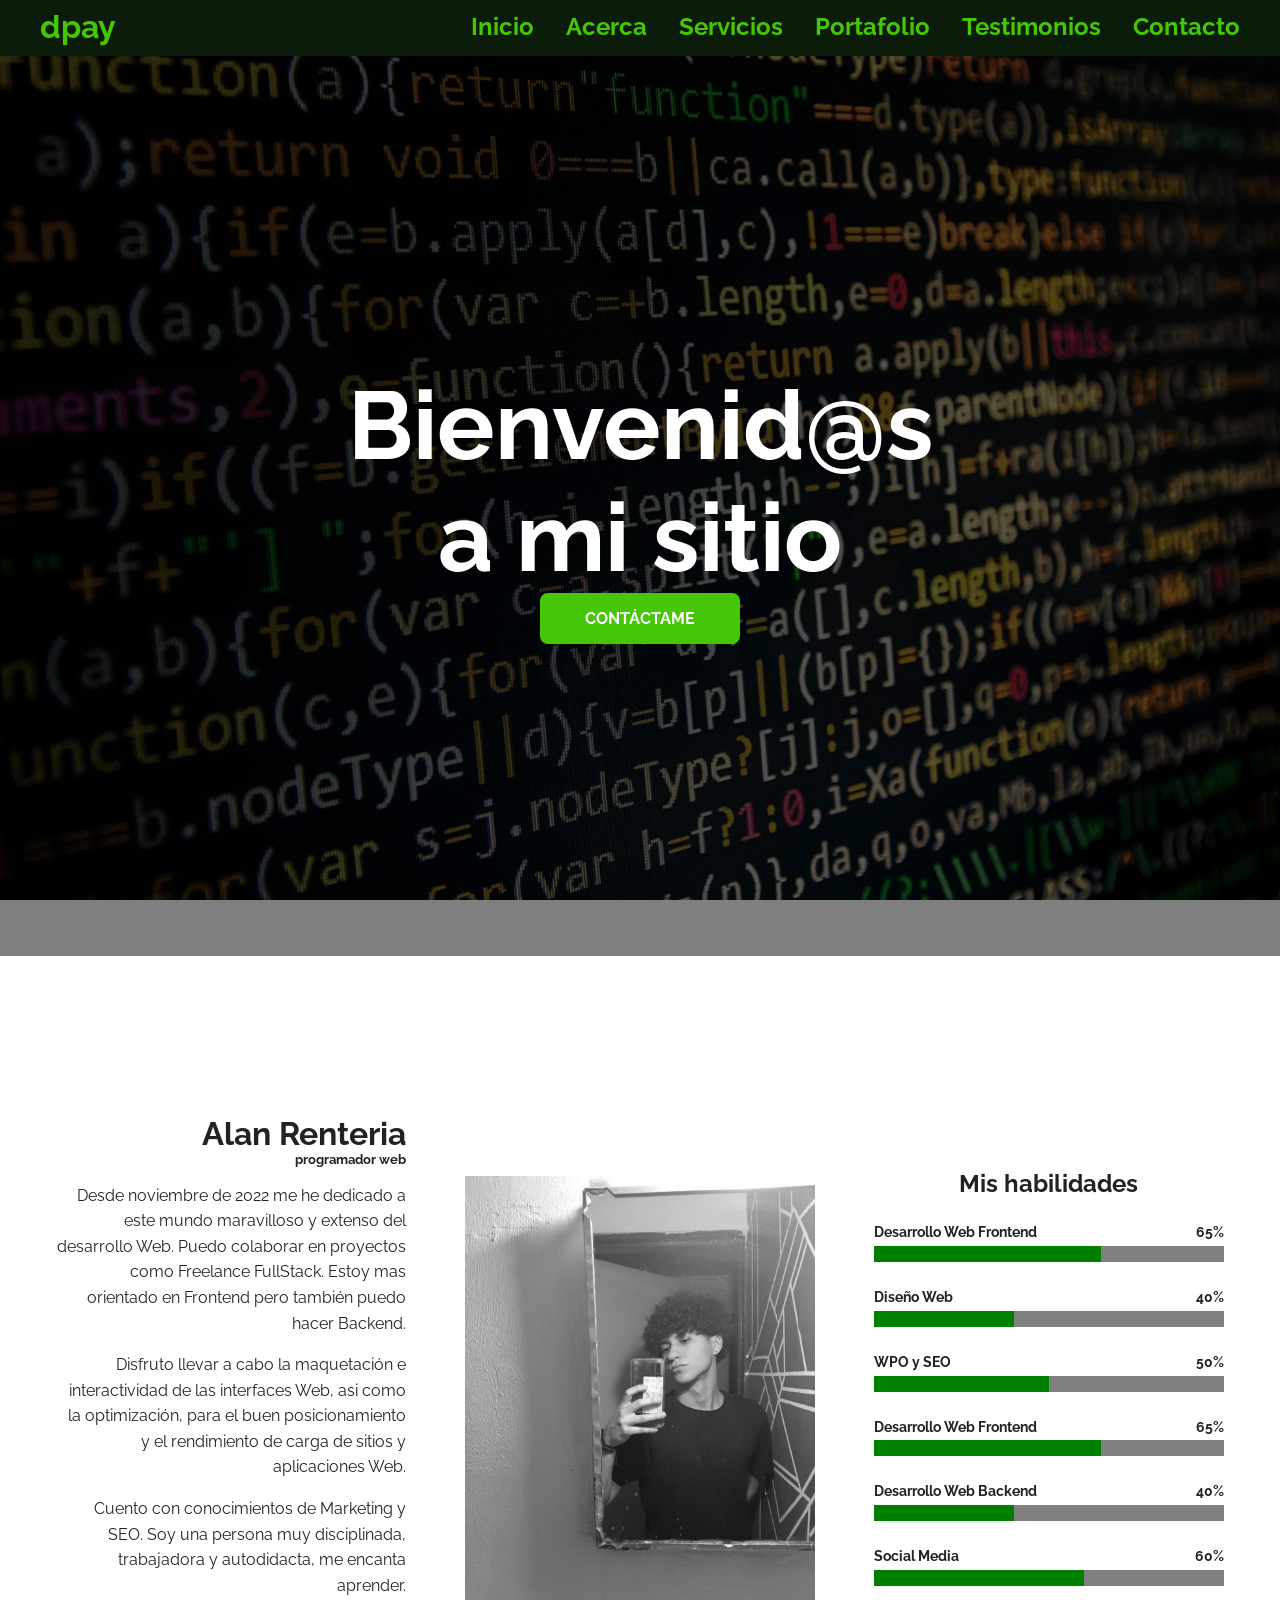
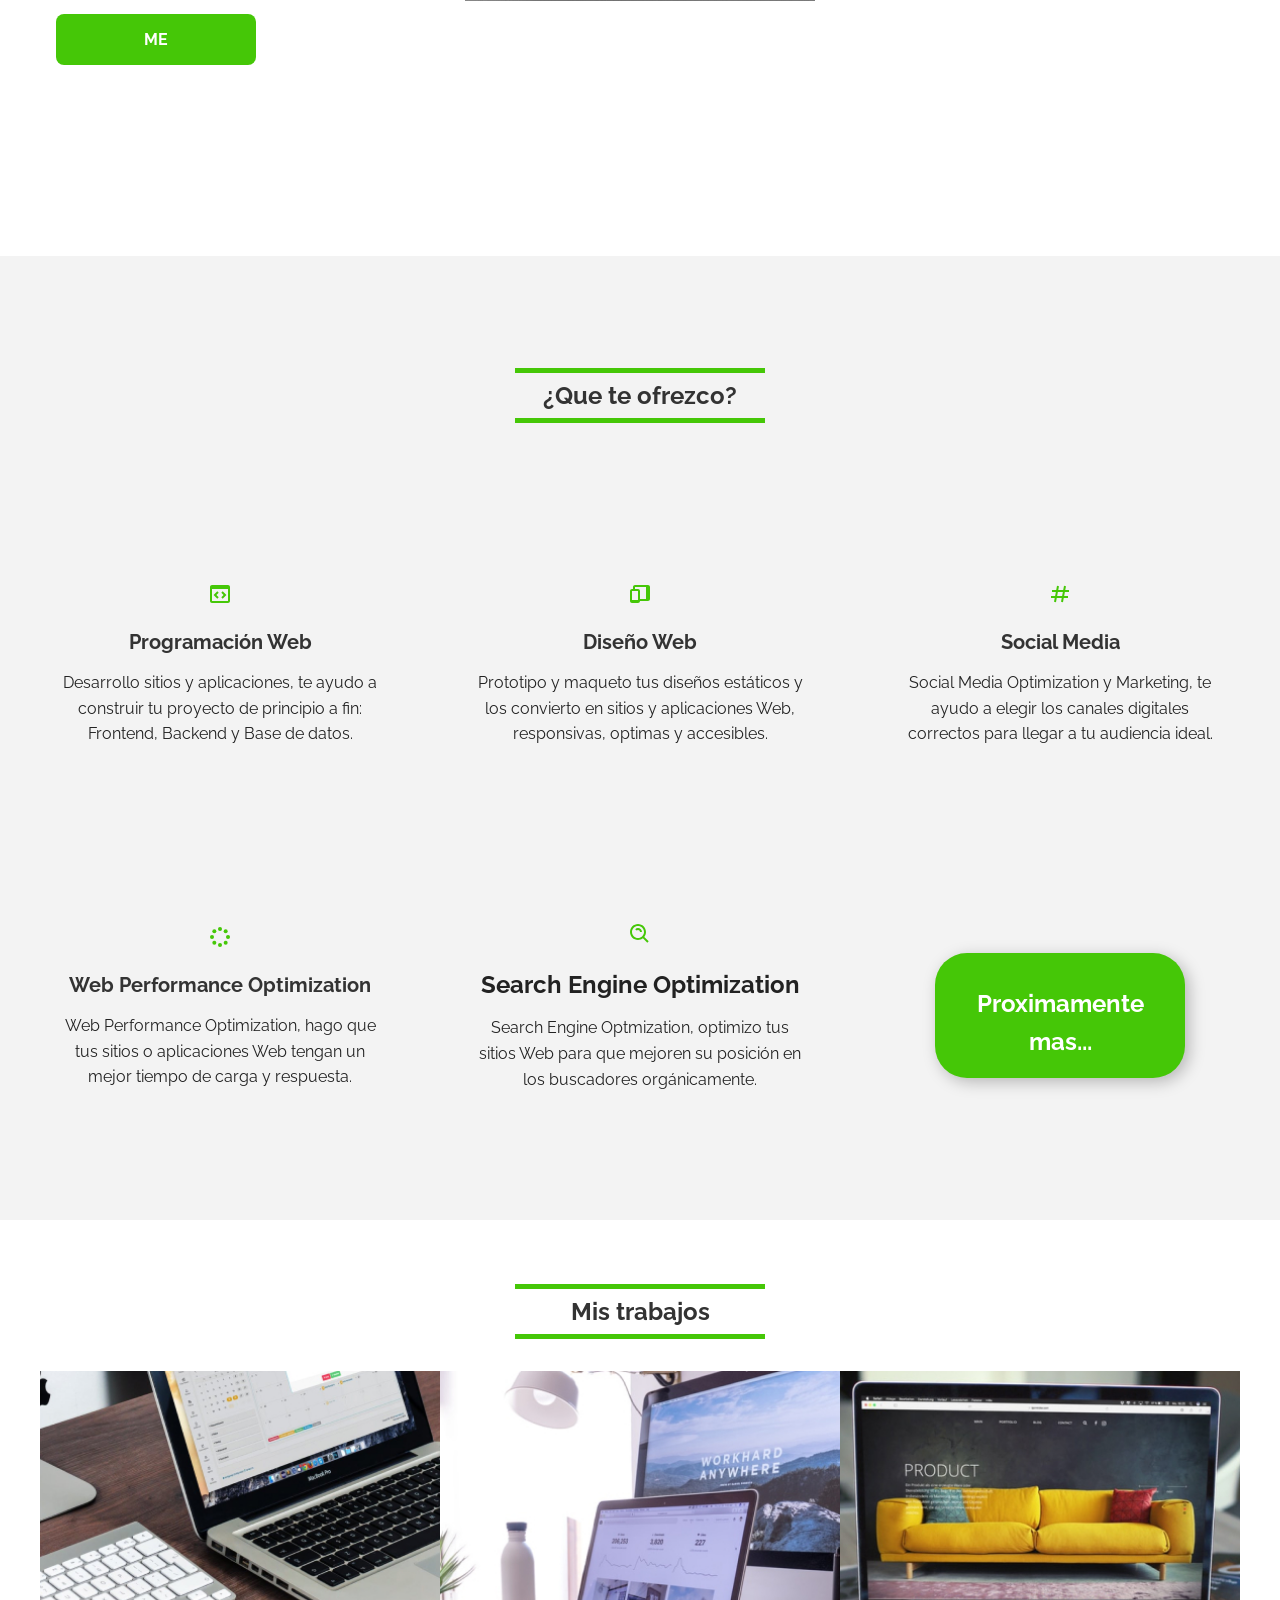
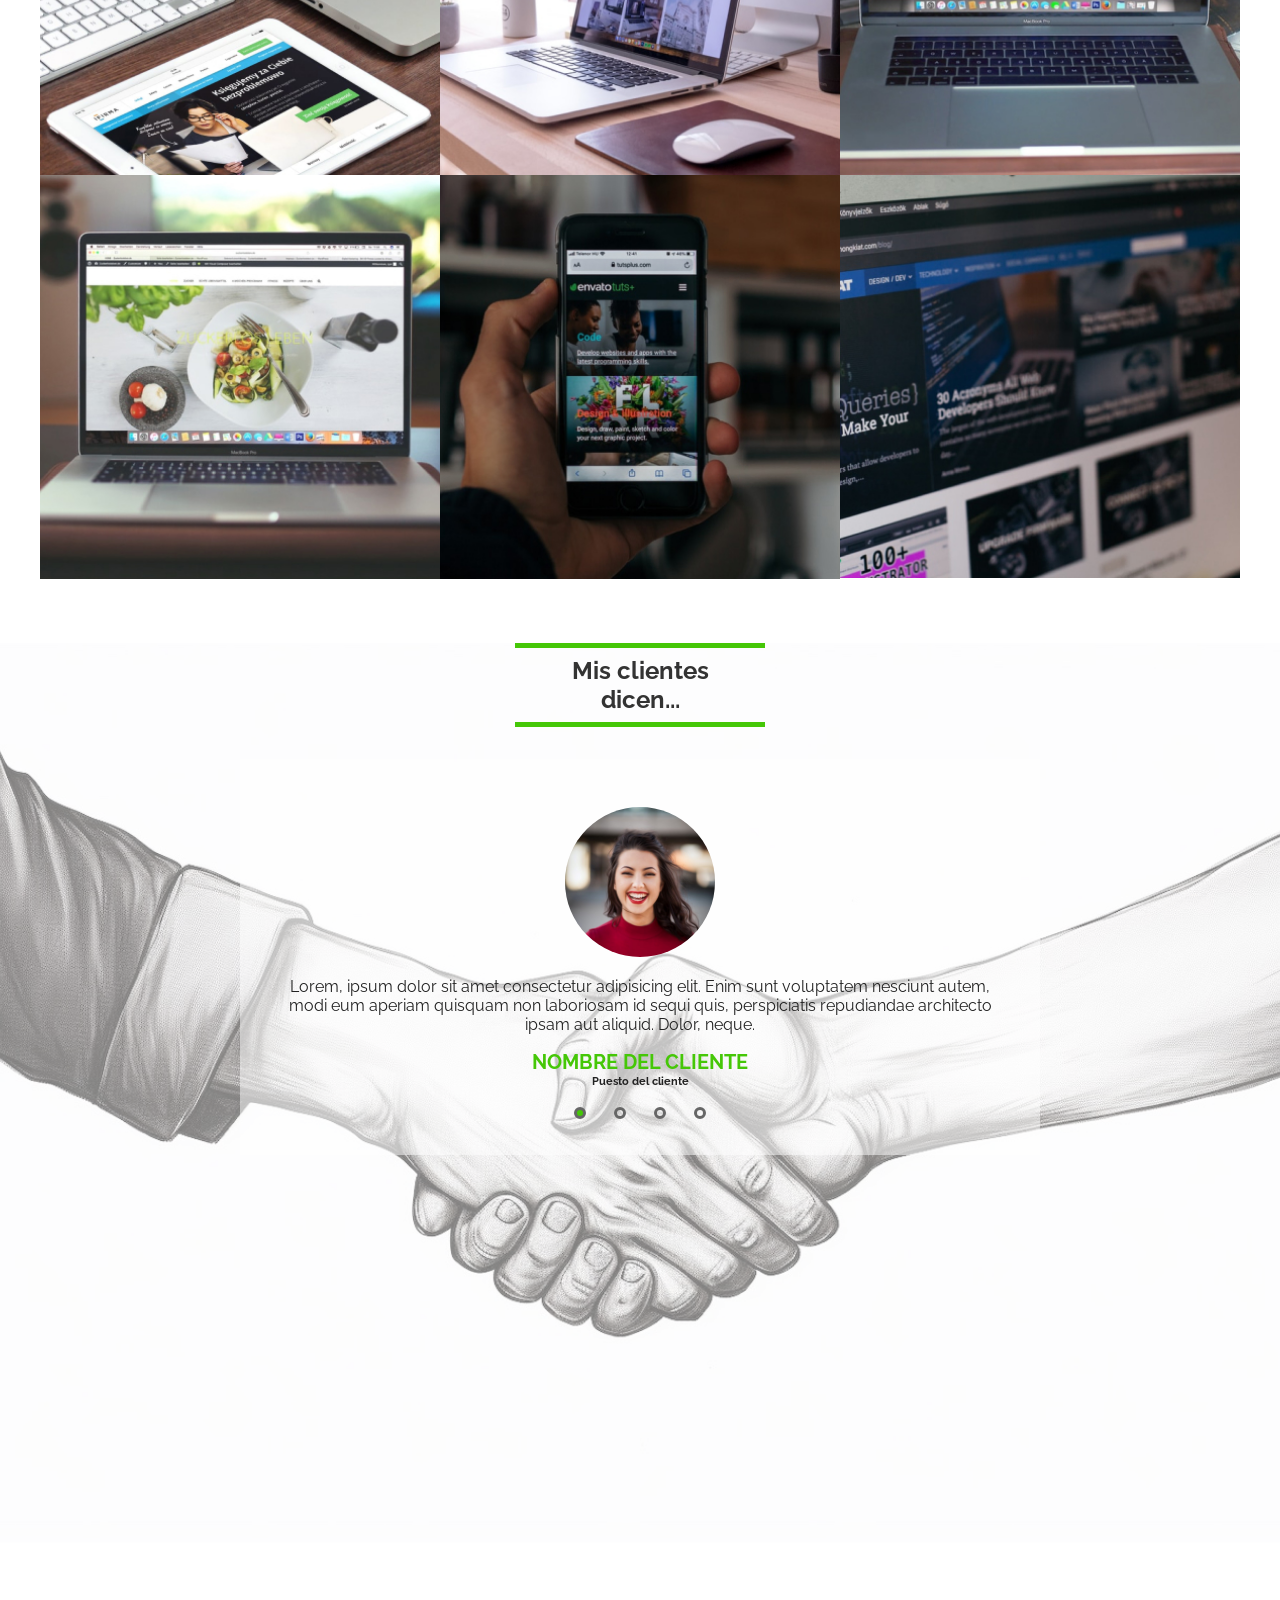
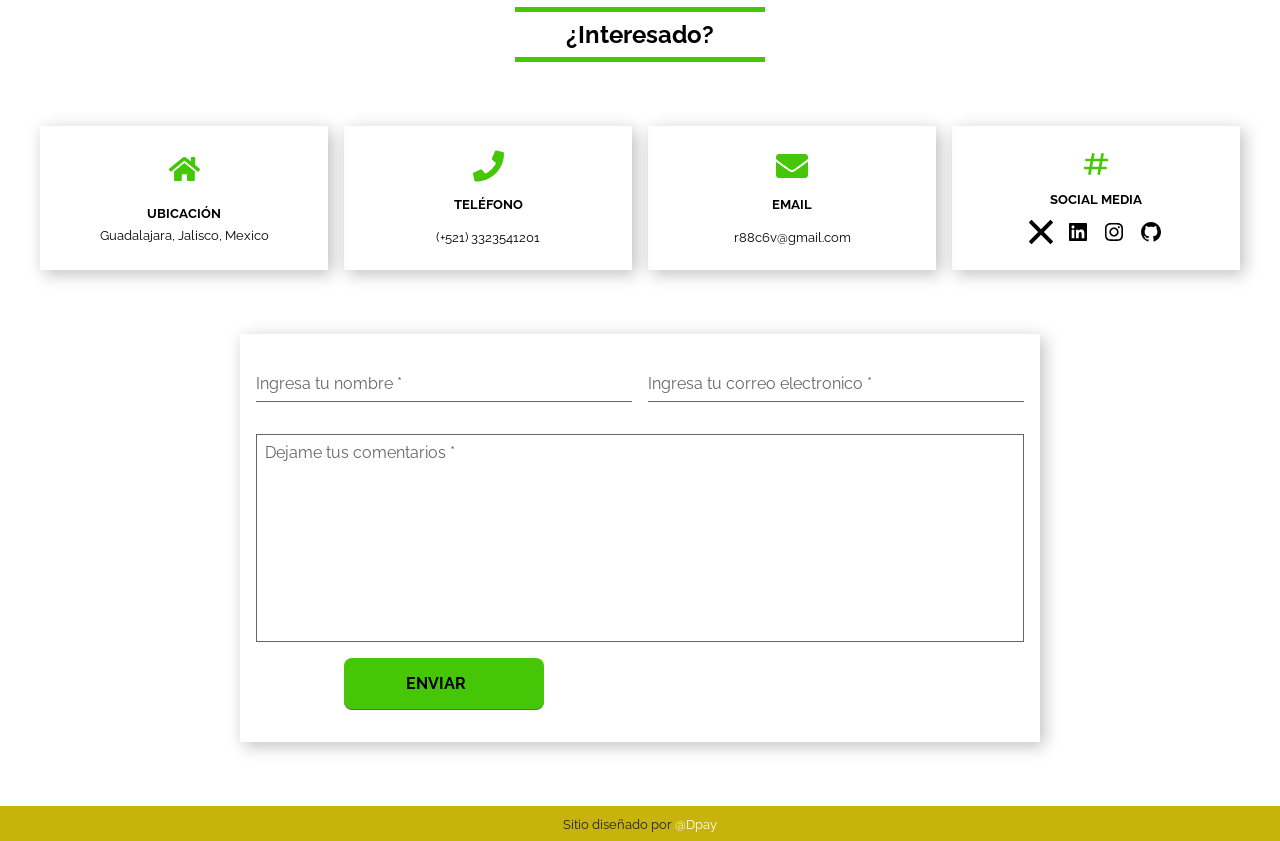
==== index.html @ 5a7faf8b "cambios" ====
<!DOCTYPE html>
<html lang="es">
  <head>
    <meta charset="UTF-8" />
    <meta name="viewport" content="width=device-width, initial-scale=1.0" />
    <title>dpay</title>
    <link rel="preconnect" href="https://fonts.googleapis.com" />
    <link rel="preconnect" href="https://fonts.gstatic.com" crossorigin />
    <link
      href="https://fonts.googleapis.com/css2?family=Raleway:ital,wght@0,100..900;1,100..900&display=swap"
      rel="stylesheet"
    />
    <link
      rel="shortcut icon"
      href="assets/icons8-ocr-64.png"
      type="image/x-icon"
    />
    <link rel="stylesheet" href="style.css" />
    <title>Portafolio CV - dpay</title>
    <meta
      name="description"
      content="Hola bienvenid@s a mi portafolio profesional, Alan Renteria, Desarrollador Web"
    />
    <link
      rel="favicon"
      href="https://AlanR45.github.io/grindcode/portfolio-cv/assets/mefav.jpeg"
    />
    <link
      rel="apple-touch-icon"
      href="https://AlanR45.github.io/grindcode/portfolio-cv/assets/mefav.jpeg"
    />
    <meta name="theme-color" content="#45c707" />
    <meta name="twitter:card" content="summary" />
    <meta
      name="twitter:title"
      property="og:title"
      content="Portafolio CV - dpay"
    />
    <meta
      name="twitter:image"
      property="og:image"
      content="https://AlanR45.github.io/grindcode/portfolio-cv/assets/frontend.jpg"
    />
    <meta
      name="twitter:url"
      property="og:url"
      content="https://AlanR45.github.io/grindcode/portfolio-cv"
    />
    <meta
      name="twitter:description"
      property="og:description"
      content="Hola bienvenid@s a mi portafolio profesional, Alan Renteria, Desarrollador Web"
    />
    <meta property="og:type" content="website" />
    <link
      rel="canonical"
      href="https://AlanR45.github.io/grindcode/portfolio-cv"
    />
  </head>
  <body>
    <header class="header">
      <section class="container">
        <div class="logo">
          <a href="index.html">dpay</a>
        </div>
        <button class="menu-btn">
          <svg
            xmlns="http://www.w3.org/2000/svg"
            width="24"
            height="24"
            viewBox="0 0 24 24"
          >
            <path d="M4 6H20V8H4zM4 11H20V13H4zM4 16H20V18H4z" />
          </svg>
          <svg
            class="none"
            xmlns="http://www.w3.org/2000/svg"
            width="24"
            height="24"
            viewBox="0 0 24 24"
          >
            <path
              d="M16.192 6.344L11.949 10.586 7.707 6.344 6.293 7.758 10.535 12 6.293 16.242 7.707 17.656 11.949 13.414 16.192 17.656 17.606 16.242 13.364 12 17.606 7.758z"
            />
          </svg>
        </button>
        <nav class="menu">
          <a href="#Inicio">Inicio</a>
          <a href="#Acerca">Acerca</a>
          <a href="#Servicios">Servicios</a>
          <a href="#Portafolio">Portafolio</a>
          <a href="#Testimonios">Testimonios</a>
          <a href="#Contacto">Contacto</a>
        </nav>
      </section>
    </header>
    <section class="home" id="Inicio">
      <article
        class="hero-image"
        style="
          --hero-image: url('assets/coding_banner_desktop_1920x1080.jpg');
          --hero-attachment: fixed;
        "
      >
        <aside
          class="hero-image-opacity"
          style="--hero-opacity-color: var(--black-alpha-color)"
        >
          <div class="hero-image-content">
            <h2
              class="hero-title"
              style="--hero-color-title: var(--white-color)"
            >
              Bienvenid@s <br />
              a mi sitio
            </h2>
            <a href="#Contacto" class="btn">CONTÁCTAME</a>
          </div>
        </aside>
      </article>
    </section>
    <section class="about section container full-screen" id="Acerca">
      <article class="text-lg-right">
        <aside class="text-center text-lg-right">
          <h1>Alan Renteria</h1>
          <h5>programador web</h5>
        </aside>
        <p>
          Desde noviembre de 2022 me he dedicado a este mundo maravilloso y
          extenso del desarrollo Web. Puedo colaborar en proyectos como
          Freelance FullStack. Estoy mas orientado en Frontend pero también
          puedo hacer Backend.
        </p>
        <p>
          Disfruto llevar a cabo la maquetación e interactividad de las
          interfaces Web, asi como la optimización, para el buen posicionamiento
          y el rendimiento de carga de sitios y aplicaciones Web.
        </p>
        <p>
          Cuento con conocimientos de Marketing y SEO. Soy una persona muy
          disciplinada, trabajadora y autodidacta, me encanta aprender.
        </p>
        <div class="text-center text-lg-left">
          <a
            class="btn"
            href="https://www.instagram.com/alan__4__"
            target="_blank"
            rel="noopener"
            >ME</a
          >
        </div>
      </article>
      <article>
        <img class="gray-scale" src="assets/me.jpg" alt="Alan Renteria" />
      </article>
      <article>
        <h2 class="text-center">Mis habilidades</h2>
        <div class="progress">
          <p>
            <b>Desarrollo Web Frontend</b>
            <b>65%</b>
          </p>
          <progress value="65" min="0" max="100"></progress>
        </div>
        <div class="progress">
          <p>
            <b>Diseño Web</b>
            <b>40%</b>
          </p>
          <progress value="40" min="0" max="100"></progress>
        </div>
        <div class="progress">
          <p>
            <b>WPO y SEO</b>
            <b>50%</b>
          </p>
          <progress value="50" min="0" max="100"></progress>
        </div>
        <div class="progress">
          <p>
            <b>Desarrollo Web Frontend</b>
            <b>65%</b>
          </p>
          <progress value="65" min="0" max="100"></progress>
        </div>
        <div class="progress">
          <p>
            <b>Desarrollo Web Backend</b>
            <b>40%</b>
          </p>
          <progress value="40" min="0" max="100"></progress>
        </div>
        <div class="progress">
          <p>
            <b>Social Media</b>
            <b>60%</b>
          </p>
          <progress value="60" min="0" max="100"></progress>
        </div>
      </article>
    </section>
    <section class="services section bg-gray-light" id="Servicios">
      <div class="container full-screen">
        <h2 class="section-title">¿Que te ofrezco?</h2>
        <article class="card-service">
          <svg
            xmlns="http://www.w3.org/2000/svg"
            width="24"
            height="24"
            viewBox="0 0 24 24"
          >
            <path
              d="M20,3H4C2.897,3,2,3.897,2,5v14c0,1.103,0.897,2,2,2h16c1.103,0,2-0.897,2-2V5C22,3.897,21.103,3,20,3z M4,19V7h16 l0.002,12H4z"
            />
            <path
              d="M9.293 9.293L5.586 13 9.293 16.707 10.707 15.293 8.414 13 10.707 10.707zM14.707 9.293L13.293 10.707 15.586 13 13.293 15.293 14.707 16.707 18.414 13z"
            />
          </svg>
          <h3>Programación Web</h3>
          <p>
            Desarrollo sitios y aplicaciones, te ayudo a construir tu proyecto
            de principio a fin: Frontend, Backend y Base de datos.
          </p>
        </article>
        <article class="card-service">
          <svg
            xmlns="http://www.w3.org/2000/svg"
            width="24"
            height="24"
            viewBox="0 0 24 24"
          >
            <path
              d="M20,3H7C5.897,3,5,3.897,5,5v2H4C2.897,7,2,7.897,2,9v10c0,1.103,0.897,2,2,2h6c1.103,0,2-0.897,2-2h8c1.103,0,2-0.897,2-2 V5C22,3.897,21.103,3,20,3z M6,9h4l-0.003,9H4V9H6z M12,17V9c0-1.103-0.897-2-2-2H7V5h11v12H12z"
            />
          </svg>
          <h3>Diseño Web</h3>
          <p>
            Prototipo y maqueto tus diseños estáticos y los convierto en sitios
            y aplicaciones Web, responsivas, optimas y accesibles.
          </p>
        </article>
        <article class="card-service">
          <svg
            xmlns="http://www.w3.org/2000/svg"
            width="24"
            height="24"
            viewBox="0 0 24 24"
          >
            <path
              d="M16.018,3.815L15.232,8h-4.966l0.716-3.815L9.018,3.815L8.232,8H4v2h3.857l-0.751,4H3v2h3.731l-0.714,3.805l1.965,0.369 L8.766,16h4.966l-0.714,3.805l1.965,0.369L15.766,16H20v-2h-3.859l0.751-4H21V8h-3.733l0.716-3.815L16.018,3.815z M14.106,14H9.141 l0.751-4h4.966L14.106,14z"
            />
          </svg>
          <h3>Social Media</h3>
          <p>
            Social Media Optimization y Marketing, te ayudo a elegir los canales
            digitales correctos para llegar a tu audiencia ideal.
          </p>
        </article>
        <article class="card-service">
          <svg
            xmlns="http://www.w3.org/2000/svg"
            width="24"
            height="24"
            viewBox="0 0 24 24"
          >
            <circle cx="12" cy="20" r="2" />
            <circle cx="12" cy="4" r="2" />
            <circle cx="6.343" cy="17.657" r="2" />
            <circle cx="17.657" cy="6.343" r="2" />
            <circle cx="4" cy="12" r="2.001" />
            <circle cx="20" cy="12" r="2" />
            <circle cx="6.343" cy="6.344" r="2" />
            <circle cx="17.657" cy="17.658" r="2" />
          </svg>
          <h3>Web Performance Optimization</h3>
          <p>
            Web Performance Optimization, hago que tus sitios o aplicaciones Web
            tengan un mejor tiempo de carga y respuesta.
          </p>
        </article>
        <article class="card-service">
          <svg
            xmlns="http://www.w3.org/2000/svg"
            width="24"
            height="24"
            viewBox="0 0 24 24"
          >
            <path
              d="M10,18c1.846,0,3.543-0.635,4.897-1.688l4.396,4.396l1.414-1.414l-4.396-4.396C17.365,13.543,18,11.846,18,10 c0-4.411-3.589-8-8-8s-8,3.589-8,8S5.589,18,10,18z M10,4c3.309,0,6,2.691,6,6s-2.691,6-6,6s-6-2.691-6-6S6.691,4,10,4z"
            />
            <path
              d="M11.412,8.586C11.791,8.966,12,9.468,12,10h2c0-1.065-0.416-2.069-1.174-2.828c-1.514-1.512-4.139-1.512-5.652,0 l1.412,1.416C9.346,7.83,10.656,7.832,11.412,8.586z"
            />
          </svg>
          <h2>Search Engine Optimization</h2>
          <p>
            Search Engine Optmization, optimizo tus sitios Web para que mejoren
            su posición en los buscadores orgánicamente.
          </p>
        </article>
        <div class="more box-shadow-1">
          <p class="more-text">Proximamente mas...</p>
        </div>
      </div>
    </section>
    <section class="portfolio section" id="Portafolio">
      <div class="container">
        <h2 class="section-title">Mis trabajos</h2>
        <a href="#trabajo-1" class="portfolio-card">
          <img src="assets/portfolio-1.jpg" alt="Trabajo 1" />
          <aside class="portfolio-card-info">
            <div>
              <h3>Proyecto 1</h3>
              <p>
                Lorem ipsum, dolor sit amet consectetur adipisicing elit.
                Officiis perspiciatis, quas amet, accusamus mollitia consequatur
                tempora dicta perferendis optio eos vitae nisi molestias! Nulla
                eveniet voluptas non, et earum neque.
              </p>
            </div>
          </aside>
        </a>
        <a href="#trabajo-2" class="portfolio-card">
          <img src="assets/portfolio-2.jpg" alt="Trabajo 2" />
          <aside class="portfolio-card-info">
            <div>
              <h3>Proyecto 2</h3>
              <p>
                Lorem ipsum, dolor sit amet consectetur adipisicing elit.
                Officiis perspiciatis, quas amet, accusamus mollitia consequatur
                tempora dicta perferendis optio eos vitae nisi molestias! Nulla
                eveniet voluptas non, et earum neque.
              </p>
            </div>
          </aside>
        </a>
        <a href="#trabajo-3" class="portfolio-card">
          <img src="assets/portfolio-3.jpg" alt="Trabajo 3" />
          <aside class="portfolio-card-info">
            <div>
              <h3>Proyecto 3</h3>
              <p>
                Lorem ipsum, dolor sit amet consectetur adipisicing elit.
                Officiis perspiciatis, quas amet, accusamus mollitia consequatur
                tempora dicta perferendis optio eos vitae nisi molestias! Nulla
                eveniet voluptas non, et earum neque.
              </p>
            </div>
          </aside>
        </a>
        <a href="#trabajo-4" class="portfolio-card">
          <img src="assets/portfolio-4.jpg" alt="Trabajo 4" />
          <aside class="portfolio-card-info">
            <div>
              <h3>Proyecto 4</h3>
              <p>
                Lorem ipsum, dolor sit amet consectetur adipisicing elit.
                Officiis perspiciatis, quas amet, accusamus mollitia consequatur
                tempora dicta perferendis optio eos vitae nisi molestias! Nulla
                eveniet voluptas non, et earum neque.
              </p>
            </div>
          </aside>
        </a>
        <a href="#trabajo-5" class="portfolio-card">
          <img src="assets/portfolio-5.jpg" alt="Trabajo 5" />
          <aside class="portfolio-card-info">
            <div>
              <h3>Proyecto 5</h3>
              <p>
                Lorem ipsum, dolor sit amet consectetur adipisicing elit.
                Officiis perspiciatis, quas amet, accusamus mollitia consequatur
                tempora dicta perferendis optio eos vitae nisi molestias! Nulla
                eveniet voluptas non, et earum neque.
              </p>
            </div>
          </aside>
        </a>
        <a href="#trabajo-6" class="portfolio-card">
          <img src="assets/portfolio-6.jpg" alt="Trabajo 6" />
          <aside class="portfolio-card-info">
            <div>
              <h3>Proyecto 6</h3>
              <p>
                Lorem ipsum, dolor sit amet consectetur adipisicing elit.
                Officiis perspiciatis, quas amet, accusamus mollitia consequatur
                tempora dicta perferendis optio eos vitae nisi molestias! Nulla
                eveniet voluptas non, et earum neque.
              </p>
            </div>
          </aside>
        </a>
      </div>
    </section>
    <article class="modal" id="trabajo-1">
      <div class="modal-content">
        <a href="#close" class="modal-close">
          <svg
            xmlns="http://www.w3.org/2000/svg"
            width="24"
            height="24"
            viewBox="0 0 24 24"
          >
            <path
              d="M12,2C6.486,2,2,6.486,2,12s4.486,10,10,10s10-4.486,10-10S17.514,2,12,2z M16.207,14.793l-1.414,1.414L12,13.414 l-2.793,2.793l-1.414-1.414L10.586,12L7.793,9.207l1.414-1.414L12,10.586l2.793-2.793l1.414,1.414L13.414,12L16.207,14.793z"
            />
          </svg>
        </a>
        <div class="modal-portfolio">
          <article class="portfolio-modal">
            <img src="assets/portfolio-1.jpg" alt="trabajo-1" />
            <div class="portfolio-info">
              <h3>Nombre del proyecto</h3>
              <p>
                Lorem ipsum dolor sit amet consectetur adipisicing elit.
                Veritatis amet ullam alias sunt nobis vero dolores consectetur
                dignissimos a, modi quisquam qui esse autem assumenda officia
                est, exercitationem in atque?
              </p>
              <aside class="portfolio-details">
                <small><b>CLIENTE:</b></small>
                <small>Nombre del cliente</small>
                <small><b>FECHA:</b></small>
                <small>00/00/0000</small>
                <small><b>TIPO:</b></small>
                <small>Tipo de proyecto</small>
                <small><b>ENLACE</b></small>
                <small
                  ><a href="https://proyecto.com" target="_blank" rel="noopener"
                    >https://proyecto.com</a
                  ></small
                >
              </aside>
            </div>
          </article>
        </div>
      </div>
    </article>
    <article class="modal" id="trabajo-2">
      <div class="modal-content">
        <a href="#close" class="modal-close">
          <svg
            xmlns="http://www.w3.org/2000/svg"
            width="24"
            height="24"
            viewBox="0 0 24 24"
          >
            <path
              d="M12,2C6.486,2,2,6.486,2,12s4.486,10,10,10s10-4.486,10-10S17.514,2,12,2z M16.207,14.793l-1.414,1.414L12,13.414 l-2.793,2.793l-1.414-1.414L10.586,12L7.793,9.207l1.414-1.414L12,10.586l2.793-2.793l1.414,1.414L13.414,12L16.207,14.793z"
            />
          </svg>
        </a>
        <div class="modal-portfolio">
          <article class="portfolio-modal">
            <img src="assets/portfolio-2.jpg" alt="trabajo-2" />
            <div class="portfolio-info">
              <h3>Nombre del proyecto</h3>
              <p>
                Lorem ipsum dolor sit amet consectetur adipisicing elit.
                Veritatis amet ullam alias sunt nobis vero dolores consectetur
                dignissimos a, modi quisquam qui esse autem assumenda officia
                est, exercitationem in atque?
              </p>
              <aside class="portfolio-details">
                <small><b>CLIENTE:</b></small>
                <small>Nombre del cliente</small>
                <small><b>FECHA:</b></small>
                <small>00/00/0000</small>
                <small><b>TIPO:</b></small>
                <small>Tipo de proyecto</small>
                <small><b>ENLACE</b></small>
                <small
                  ><a href="https://proyecto.com" target="_blank" rel="noopener"
                    >https://proyecto.com</a
                  ></small
                >
              </aside>
            </div>
          </article>
        </div>
      </div>
    </article>
    <article class="modal" id="trabajo-3">
      <div class="modal-content">
        <a href="#close" class="modal-close">
          <svg
            xmlns="http://www.w3.org/2000/svg"
            width="24"
            height="24"
            viewBox="0 0 24 24"
          >
            <path
              d="M12,2C6.486,2,2,6.486,2,12s4.486,10,10,10s10-4.486,10-10S17.514,2,12,2z M16.207,14.793l-1.414,1.414L12,13.414 l-2.793,2.793l-1.414-1.414L10.586,12L7.793,9.207l1.414-1.414L12,10.586l2.793-2.793l1.414,1.414L13.414,12L16.207,14.793z"
            />
          </svg>
        </a>
        <div class="modal-portfolio">
          <article class="portfolio-modal">
            <img src="assets/portfolio-3.jpg" alt="trabajo-3" />
            <div class="portfolio-info">
              <h3>Nombre del proyecto</h3>
              <p>
                Lorem ipsum dolor sit amet consectetur adipisicing elit.
                Veritatis amet ullam alias sunt nobis vero dolores consectetur
                dignissimos a, modi quisquam qui esse autem assumenda officia
                est, exercitationem in atque?
              </p>
              <aside class="portfolio-details">
                <small><b>CLIENTE:</b></small>
                <small>Nombre del cliente</small>
                <small><b>FECHA:</b></small>
                <small>00/00/0000</small>
                <small><b>TIPO:</b></small>
                <small>Tipo de proyecto</small>
                <small><b>ENLACE</b></small>
                <small
                  ><a href="https://proyecto.com" target="_blank" rel="noopener"
                    >https://proyecto.com</a
                  ></small
                >
              </aside>
            </div>
          </article>
        </div>
      </div>
    </article>
    <article class="modal" id="trabajo-4">
      <div class="modal-content">
        <a href="#close" class="modal-close">
          <svg
            xmlns="http://www.w3.org/2000/svg"
            width="24"
            height="24"
            viewBox="0 0 24 24"
          >
            <path
              d="M12,2C6.486,2,2,6.486,2,12s4.486,10,10,10s10-4.486,10-10S17.514,2,12,2z M16.207,14.793l-1.414,1.414L12,13.414 l-2.793,2.793l-1.414-1.414L10.586,12L7.793,9.207l1.414-1.414L12,10.586l2.793-2.793l1.414,1.414L13.414,12L16.207,14.793z"
            />
          </svg>
        </a>
        <div class="modal-portfolio">
          <article class="portfolio-modal">
            <img src="assets/portfolio-4.jpg" alt="trabajo-4" />
            <div class="portfolio-info">
              <h3>Nombre del proyecto</h3>
              <p>
                Lorem ipsum dolor sit amet consectetur adipisicing elit.
                Veritatis amet ullam alias sunt nobis vero dolores consectetur
                dignissimos a, modi quisquam qui esse autem assumenda officia
                est, exercitationem in atque?
              </p>
              <aside class="portfolio-details">
                <small><b>CLIENTE:</b></small>
                <small>Nombre del cliente</small>
                <small><b>FECHA:</b></small>
                <small>00/00/0000</small>
                <small><b>TIPO:</b></small>
                <small>Tipo de proyecto</small>
                <small><b>ENLACE</b></small>
                <small
                  ><a href="https://proyecto.com" target="_blank" rel="noopener"
                    >https://proyecto.com</a
                  ></small
                >
              </aside>
            </div>
          </article>
        </div>
      </div>
    </article>
    <article class="modal" id="trabajo-5">
      <div class="modal-content">
        <a href="#close" class="modal-close">
          <svg
            xmlns="http://www.w3.org/2000/svg"
            width="24"
            height="24"
            viewBox="0 0 24 24"
          >
            <path
              d="M12,2C6.486,2,2,6.486,2,12s4.486,10,10,10s10-4.486,10-10S17.514,2,12,2z M16.207,14.793l-1.414,1.414L12,13.414 l-2.793,2.793l-1.414-1.414L10.586,12L7.793,9.207l1.414-1.414L12,10.586l2.793-2.793l1.414,1.414L13.414,12L16.207,14.793z"
            />
          </svg>
        </a>
        <div class="modal-portfolio">
          <article class="portfolio-modal">
            <img src="assets/portfolio-5.jpg" alt="trabajo-5" />
            <div class="portfolio-info">
              <h3>Nombre del proyecto</h3>
              <p>
                Lorem ipsum dolor sit amet consectetur adipisicing elit.
                Veritatis amet ullam alias sunt nobis vero dolores consectetur
                dignissimos a, modi quisquam qui esse autem assumenda officia
                est, exercitationem in atque?
              </p>
              <aside class="portfolio-details">
                <small><b>CLIENTE:</b></small>
                <small>Nombre del cliente</small>
                <small><b>FECHA:</b></small>
                <small>00/00/0000</small>
                <small><b>TIPO:</b></small>
                <small>Tipo de proyecto</small>
                <small><b>ENLACE</b></small>
                <small
                  ><a href="https://proyecto.com" target="_blank" rel="noopener"
                    >https://proyecto.com</a
                  ></small
                >
              </aside>
            </div>
          </article>
        </div>
      </div>
    </article>
    <article class="modal" id="trabajo-6">
      <div class="modal-content">
        <a href="#close" class="modal-close">
          <svg
            xmlns="http://www.w3.org/2000/svg"
            width="24"
            height="24"
            viewBox="0 0 24 24"
          >
            <path
              d="M12,2C6.486,2,2,6.486,2,12s4.486,10,10,10s10-4.486,10-10S17.514,2,12,2z M16.207,14.793l-1.414,1.414L12,13.414 l-2.793,2.793l-1.414-1.414L10.586,12L7.793,9.207l1.414-1.414L12,10.586l2.793-2.793l1.414,1.414L13.414,12L16.207,14.793z"
            />
          </svg>
        </a>
        <div class="modal-portfolio">
          <article class="portfolio-modal">
            <img src="assets/portfolio-6.jpg" alt="trabajo-6" />
            <div class="portfolio-info">
              <h3>Nombre del proyecto</h3>
              <p>
                Lorem ipsum dolor sit amet consectetur adipisicing elit.
                Veritatis amet ullam alias sunt nobis vero dolores consectetur
                dignissimos a, modi quisquam qui esse autem assumenda officia
                est, exercitationem in atque?
              </p>
              <aside class="portfolio-details">
                <small><b>CLIENTE:</b></small>
                <small>Nombre del cliente</small>
                <small><b>FECHA:</b></small>
                <small>00/00/0000</small>
                <small><b>TIPO:</b></small>
                <small>Tipo de proyecto</small>
                <small><b>ENLACE</b></small>
                <small
                  ><a href="https://proyecto.com" target="_blank" rel="noopener"
                    >https://proyecto.com</a
                  ></small
                >
              </aside>
            </div>
          </article>
        </div>
      </div>
    </article>
    <section class="testimonials" id="Testimonios">
      <article
        class="hero-image"
        style="
          --hero-image: url('assets/Handshake.jpg');
          --hero-attachment: scroll;
        "
      >
        <aside
          class="hero-image-opacity-2"
          style="--hero-opacity-color: var(--white-alpha-color)"
        >
          <div class="hero-image-content">
            <div class="container">
              <h2 class="section-title">Mis clientes dicen...</h2>
              <article
                class="carousel"
                style="--carousel-bg-color: var(--white-alpha-color)"
              >
                <input type="radio" name="slide" id="slide-1" checked />
                <input type="radio" name="slide" id="slide-2" />
                <input type="radio" name="slide" id="slide-3" />
                <input type="radio" name="slide" id="slide-4" />

                <ul class="slides">
                  <li class="slide">
                    <img
                      src="assets/customer-1.jpg"
                      alt="Cliente 1"
                      class="avatar"
                    />
                    <blockquote>
                      Lorem, ipsum dolor sit amet consectetur adipisicing elit.
                      Enim sunt voluptatem nesciunt autem, modi eum aperiam
                      quisquam non laboriosam id sequi quis, perspiciatis
                      repudiandae architecto ipsam aut aliquid. Dolor, neque.
                    </blockquote>
                    <h3 class="text-first-color">NOMBRE DEL CLIENTE</h3>
                    <h6>Puesto del cliente</h6>
                  </li>
                  <li class="slide">
                    <img
                      src="assets/customer-2.jpg"
                      alt="Cliente 2"
                      class="avatar"
                    />
                    <blockquote>
                      Lorem, ipsum dolor sit amet consectetur adipisicing elit.
                      Enim sunt voluptatem nesciunt autem, modi eum aperiam
                      quisquam non laboriosam id sequi quis, perspiciatis
                      repudiandae architecto ipsam aut aliquid. Dolor, neque.
                    </blockquote>
                    <h3 class="text-first-color">NOMBRE DEL CLIENTE</h3>
                    <h6>Puesto del cliente</h6>
                  </li>
                  <li class="slide">
                    <img
                      src="assets/customer-1.jpg"
                      alt="Cliente 1"
                      class="avatar"
                    />
                    <blockquote>
                      Lorem, ipsum dolor sit amet consectetur adipisicing elit.
                      Enim sunt voluptatem nesciunt autem, modi eum aperiam
                      quisquam non laboriosam id sequi quis, perspiciatis
                      repudiandae architecto ipsam aut aliquid. Dolor, neque.
                    </blockquote>
                    <h3 class="text-first-color">NOMBRE DEL CLIENTE</h3>
                    <h6>Puesto del cliente</h6>
                  </li>
                  <li class="slide">
                    <img
                      src="assets/customer-2.jpg"
                      alt="Cliente 2"
                      class="avatar"
                    />
                    <blockquote>
                      Lorem, ipsum dolor sit amet consectetur adipisicing elit.
                      Enim sunt voluptatem nesciunt autem, modi eum aperiam
                      quisquam non laboriosam id sequi quis, perspiciatis
                      repudiandae architecto ipsam aut aliquid. Dolor, neque.
                    </blockquote>
                    <h3 class="text-first-color">NOMBRE DEL CLIENTE</h3>
                    <h6>Puesto del cliente</h6>
                  </li>
                </ul>
                <aside class="slides-nav">
                  <label for="slide-1" id="dot-1"></label>
                  <label for="slide-2" id="dot-2"></label>
                  <label for="slide-3" id="dot-3"></label>
                  <label for="slide-4" id="dot-4"></label>
                </aside>
              </article>
            </div>
          </div>
        </aside>
      </article>
    </section>
    <section class="contact section" id="Contacto">
      <div class="container">
        <h2 class="section-title">¿Interesado?</h2>
        <article class="contact-cards">
          <aside class="contact-card box-shadow-1">
            <svg
              width="37"
              height="28"
              viewBox="0 0 37 28"
              fill="none"
              xmlns="http://www.w3.org/2000/svg"
            >
              <path
                d="M18.5 7.3125L7 16.8125V27C7 27.5625 7.4375 28 8 28H15C15.5 28 15.9375 27.5625 15.9375 27V21C15.9375 20.5 16.4375 20 16.9375 20H20.9375C21.5 20 21.9375 20.5 21.9375 21V27C21.9375 27.5625 22.4375 28 22.9375 28H30C30.5 28 31 27.5625 31 27V16.75L19.4375 7.3125C19.3125 7.1875 19.125 7.125 19 7.125C18.8125 7.125 18.625 7.1875 18.5 7.3125ZM36.6875 13.75L31.5 9.4375V0.8125C31.5 0.375 31.125 0.0625 30.75 0.0625H27.25C26.8125 0.0625 26.5 0.375 26.5 0.8125V5.3125L20.875 0.6875C20.375 0.3125 19.6875 0.0625 19 0.0625C18.25 0.0625 17.5625 0.3125 17.0625 0.6875L1.25 13.75C1.0625 13.875 0.9375 14.125 0.9375 14.3125C0.9375 14.5 1.0625 14.6875 1.125 14.8125L2.75 16.75C2.875 16.9375 3.0625 17 3.3125 17C3.5 17 3.6875 16.9375 3.8125 16.8125L18.5 4.75C18.625 4.625 18.8125 4.5625 19 4.5625C19.125 4.5625 19.3125 4.625 19.4375 4.75L34.125 16.8125C34.25 16.9375 34.4375 17 34.625 17C34.875 17 35.0625 16.9375 35.1875 16.75L36.8125 14.8125C36.9375 14.6875 37 14.5 37 14.3125C37 14.125 36.875 13.875 36.6875 13.75Z"
              />
            </svg>
            <h5>UBICACIÓN</h5>
            <small>Guadalajara, Jalisco, Mexico</small>
          </aside>
          <aside class="contact-card box-shadow-1">
            <svg
              width="33"
              height="32"
              viewBox="0 0 33 32"
              fill="none"
              xmlns="http://www.w3.org/2000/svg"
            >
              <path
                d="M31.8125 1.5625L25.3125 0.0625C24.625 -0.125 23.875 0.25 23.5625 0.9375L20.5625 7.9375C20.3125 8.5625 20.5 9.25 21 9.6875L24.8125 12.8125C22.5625 17.5625 18.625 21.5625 13.75 23.875L10.625 20.0625C10.1875 19.5625 9.5 19.375 8.875 19.625L1.875 22.625C1.1875 22.9375 0.875 23.6875 1 24.375L2.5 30.875C2.6875 31.5625 3.25 32 4 32C20 32 33 19.0625 33 3C33 2.3125 32.5 1.75 31.8125 1.5625Z"
              />
            </svg>
            <h5>TELÉFONO</h5>
            <a href="tel:3323541201"><small>(+521) 3323541201</small></a>
          </aside>
          <aside class="contact-card box-shadow-1">
            <svg
              width="32"
              height="24"
              viewBox="0 0 32 24"
              fill="none"
              xmlns="http://www.w3.org/2000/svg"
            >
              <path
                d="M31.375 7.9375C29.9375 9.0625 28.125 10.4375 21.75 15.0625C20.5 16 18.1875 18.0625 16 18.0625C13.75 18.0625 11.5 16 10.1875 15.0625C3.8125 10.4375 2 9.0625 0.5625 7.9375C0.3125 7.75 0 7.9375 0 8.25V21C0 22.6875 1.3125 24 3 24H29C30.625 24 32 22.6875 32 21V8.25C32 7.9375 31.625 7.75 31.375 7.9375ZM16 16C17.4375 16.0625 19.5 14.1875 20.5625 13.4375C28.875 7.4375 29.5 6.875 31.375 5.375C31.75 5.125 32 4.6875 32 4.1875V3C32 1.375 30.625 0 29 0H3C1.3125 0 0 1.375 0 3V4.1875C0 4.6875 0.1875 5.125 0.5625 5.375C2.4375 6.875 3.0625 7.4375 11.375 13.4375C12.4375 14.1875 14.5 16.0625 16 16Z"
              />
            </svg>
            <h5>EMAIL</h5>
            <a href="mailto:r88c6v@gmail.com"
              ><small>r88c6v@gmail.com</small></a
            >
          </aside>
          <aside class="contact-card box-shadow-1">
            <svg
              xmlns="http://www.w3.org/2000/svg"
              width="24"
              height="24"
              viewBox="0 0 24 24"
            >
              <path
                d="M16.018,3.815L15.232,8h-4.966l0.716-3.815L9.018,3.815L8.232,8H4v2h3.857l-0.751,4H3v2h3.731l-0.714,3.805l1.965,0.369 L8.766,16h4.966l-0.714,3.805l1.965,0.369L15.766,16H20v-2h-3.859l0.751-4H21V8h-3.733l0.716-3.815L16.018,3.815z M14.106,14H9.141 l0.751-4h4.966L14.106,14z"
              />
            </svg>
            <h5>SOCIAL MEDIA</h5>
            <div class="flex-row social-media">
              <a
                href="https://x.com/AlanRent3ria"
                target="_blank"
                rel="noopener"
                ><svg
                  xmlns="http://www.w3.org/2000/svg"
                  xmlns:xlink="http://www.w3.org/1999/xlink"
                  fill="#000000"
                  height="24px"
                  width="24px"
                  version="1.1"
                  id="Capa_1"
                  viewBox="0 0 460.775 460.775"
                  xml:space="preserve"
                >
                  <path
                    d="M285.08,230.397L456.218,59.27c6.076-6.077,6.076-15.911,0-21.986L423.511,4.565c-2.913-2.911-6.866-4.55-10.992-4.55  c-4.127,0-8.08,1.639-10.993,4.55l-171.138,171.14L59.25,4.565c-2.913-2.911-6.866-4.55-10.993-4.55  c-4.126,0-8.08,1.639-10.992,4.55L4.558,37.284c-6.077,6.075-6.077,15.909,0,21.986l171.138,171.128L4.575,401.505  c-6.074,6.077-6.074,15.911,0,21.986l32.709,32.719c2.911,2.911,6.865,4.55,10.992,4.55c4.127,0,8.08-1.639,10.994-4.55  l171.117-171.12l171.118,171.12c2.913,2.911,6.866,4.55,10.993,4.55c4.128,0,8.081-1.639,10.992-4.55l32.709-32.719  c6.074-6.075,6.074-15.909,0-21.986L285.08,230.397z"
                  />
                </svg>
              </a>
              <a
                href="https://www.linkedin.com/in/alan-renteria-43383b270/"
                target="_blank"
                rel="noopener"
              >
                <svg
                  xmlns="http://www.w3.org/2000/svg"
                  width="24"
                  height="24"
                  viewBox="0 0 24 24"
                >
                  <path
                    d="M20,3H4C3.447,3,3,3.448,3,4v16c0,0.552,0.447,1,1,1h16c0.553,0,1-0.448,1-1V4C21,3.448,20.553,3,20,3z M8.339,18.337H5.667	v-8.59h2.672V18.337z M7.003,8.574c-0.856,0-1.548-0.694-1.548-1.548s0.691-1.548,1.548-1.548c0.854,0,1.548,0.693,1.548,1.548	S7.857,8.574,7.003,8.574z M18.338,18.337h-2.669V14.16c0-0.996-0.018-2.277-1.388-2.277c-1.39,0-1.601,1.086-1.601,2.207v4.248	h-2.667v-8.59h2.56v1.174h0.037c0.355-0.675,1.227-1.387,2.524-1.387c2.704,0,3.203,1.778,3.203,4.092V18.337z"
                  />
                </svg>
              </a>
              <a
                href="https://www.instagram.com/alan__4__"
                target="_blank"
                rel="noopener"
              >
                <svg
                  xmlns="http://www.w3.org/2000/svg"
                  width="24"
                  height="24"
                  viewBox="0 0 24 24"
                >
                  <path
                    d="M11.999,7.377c-2.554,0-4.623,2.07-4.623,4.623c0,2.554,2.069,4.624,4.623,4.624c2.552,0,4.623-2.07,4.623-4.624	C16.622,9.447,14.551,7.377,11.999,7.377L11.999,7.377z M11.999,15.004c-1.659,0-3.004-1.345-3.004-3.003	c0-1.659,1.345-3.003,3.004-3.003s3.002,1.344,3.002,3.003C15.001,13.659,13.658,15.004,11.999,15.004L11.999,15.004z"
                  />
                  <circle cx="16.806" cy="7.207" r="1.078" />
                  <path
                    d="M20.533,6.111c-0.469-1.209-1.424-2.165-2.633-2.632c-0.699-0.263-1.438-0.404-2.186-0.42	c-0.963-0.042-1.268-0.054-3.71-0.054s-2.755,0-3.71,0.054C7.548,3.074,6.809,3.215,6.11,3.479C4.9,3.946,3.945,4.902,3.477,6.111	c-0.263,0.7-0.404,1.438-0.419,2.186c-0.043,0.962-0.056,1.267-0.056,3.71c0,2.442,0,2.753,0.056,3.71	c0.015,0.748,0.156,1.486,0.419,2.187c0.469,1.208,1.424,2.164,2.634,2.632c0.696,0.272,1.435,0.426,2.185,0.45	c0.963,0.042,1.268,0.055,3.71,0.055s2.755,0,3.71-0.055c0.747-0.015,1.486-0.157,2.186-0.419c1.209-0.469,2.164-1.424,2.633-2.633	c0.263-0.7,0.404-1.438,0.419-2.186c0.043-0.962,0.056-1.267,0.056-3.71s0-2.753-0.056-3.71C20.941,7.57,20.801,6.819,20.533,6.111z M19.315,15.643c-0.007,0.576-0.111,1.147-0.311,1.688c-0.305,0.787-0.926,1.409-1.712,1.711c-0.535,0.199-1.099,0.303-1.67,0.311	c-0.95,0.044-1.218,0.055-3.654,0.055c-2.438,0-2.687,0-3.655-0.055c-0.569-0.007-1.135-0.112-1.669-0.311	c-0.789-0.301-1.414-0.923-1.719-1.711c-0.196-0.534-0.302-1.099-0.311-1.669c-0.043-0.95-0.053-1.218-0.053-3.654	c0-2.437,0-2.686,0.053-3.655c0.007-0.576,0.111-1.146,0.311-1.687c0.305-0.789,0.93-1.41,1.719-1.712	c0.534-0.198,1.1-0.303,1.669-0.311c0.951-0.043,1.218-0.055,3.655-0.055c2.437,0,2.687,0,3.654,0.055	c0.571,0.007,1.135,0.112,1.67,0.311c0.786,0.303,1.407,0.925,1.712,1.712c0.196,0.534,0.302,1.099,0.311,1.669	c0.043,0.951,0.054,1.218,0.054,3.655c0,2.436,0,2.698-0.043,3.654H19.315z"
                  />
                </svg>
              </a>
              <a
                href="https://github.com/AlanR45"
                target="_blank"
                rel="noopener"
              >
                <svg
                  xmlns="http://www.w3.org/2000/svg"
                  width="24"
                  height="24"
                  viewBox="0 0 24 24"
                >
                  <path
                    fill-rule="evenodd"
                    clip-rule="evenodd"
                    d="M12.026,2c-5.509,0-9.974,4.465-9.974,9.974c0,4.406,2.857,8.145,6.821,9.465	c0.499,0.09,0.679-0.217,0.679-0.481c0-0.237-0.008-0.865-0.011-1.696c-2.775,0.602-3.361-1.338-3.361-1.338	c-0.452-1.152-1.107-1.459-1.107-1.459c-0.905-0.619,0.069-0.605,0.069-0.605c1.002,0.07,1.527,1.028,1.527,1.028	c0.89,1.524,2.336,1.084,2.902,0.829c0.091-0.645,0.351-1.085,0.635-1.334c-2.214-0.251-4.542-1.107-4.542-4.93	c0-1.087,0.389-1.979,1.024-2.675c-0.101-0.253-0.446-1.268,0.099-2.64c0,0,0.837-0.269,2.742,1.021	c0.798-0.221,1.649-0.332,2.496-0.336c0.849,0.004,1.701,0.115,2.496,0.336c1.906-1.291,2.742-1.021,2.742-1.021	c0.545,1.372,0.203,2.387,0.099,2.64c0.64,0.696,1.024,1.587,1.024,2.675c0,3.833-2.33,4.675-4.552,4.922	c0.355,0.308,0.675,0.916,0.675,1.846c0,1.334-0.012,2.41-0.012,2.737c0,0.267,0.178,0.577,0.687,0.479	C19.146,20.115,22,16.379,22,11.974C22,6.465,17.535,2,12.026,2z"
                  />
                </svg>
              </a>
            </div>
          </aside>
        </article>
        <form action="" class="contact-form box-shadow-1">
          <input
            type="text"
            name="name"
            placeholder="Ingresa tu nombre *"
            title="Solo acepta letras y espacios en blanco"
            pattern="^[A-Za-zÑñÁáÉéÍíÓóÚúÜü\s]+$"
            required
          />
          <input
            type="text"
            name="email"
            placeholder="Ingresa tu correo electronico *"
            title="Solo acepta formatos de correo correctos"
            pattern="^[a-z0-9]+(\.[_a-z0-9]+)*@[a-z0-9-]+(\.[a-z0-9-]+)*(\.[a-z]{2,15})$"
            required
          />
          <textarea
            name="comments"
            cols="50"
            rows="10"
            placeholder="Dejame tus comentarios *"
            required
          ></textarea>
          <div class="contact-form-loader text-center none">
            <img src="assets/loader.svg" alt="Enviando..." />
          </div>
          <input class="btn" type="submit" value="ENVIAR" />
        </form>
        <article class="modal" id="gracias">
          <div class="modal-content">
            <article class="contact-form-response">
              <h3>
                ¡Muchas gracias!
                <br />
                Por tus comentarios
              </h3>
              <svg
                xmlns="http://www.w3.org/2000/svg"
                width="24"
                height="24"
                viewBox="0 0 24 24"
              >
                <path d="M12,18c4,0,5-4,5-4H7C7,14,8,18,12,18z" />
                <path
                  d="M12,2C6.486,2,2,6.486,2,12c0,5.514,4.486,10,10,10s10-4.486,10-10C22,6.486,17.514,2,12,2z M12,20c-4.411,0-8-3.589-8-8 s3.589-8,8-8s8,3.589,8,8S16.411,20,12,20z"
                />
                <path
                  d="M13 12l2 .012C15.012 11.55 15.194 11 16 11s.988.55 1 1h2c0-1.206-.799-3-3-3S13 10.794 13 12zM8 11c.806 0 .988.55 1 1h2c0-1.206-.799-3-3-3s-3 1.794-3 3l2 .012C7.012 11.55 7.194 11 8 11z"
                />
              </svg>
            </article>
          </div>
        </article>
      </div>
    </section>
    <footer>
      <small>
        Sitio diseñado por
        <a
          href="https://www.instagram.com/alan__4__"
          target="_blank"
          rel="noopener"
          >@Dpay</a
        >
      </small>
    </footer>
    <script src="script.js"></script>
  </body>
</html>
---- style.css ----
/*******Custom properties*******/

:root {
  --first-color: #45c707;
  --first-alpha-color: rgba(69, 199, 7, 0.70);
  --first-alphab-color: rgba(69, 199, 7, 0.23);
  --second-color: rgb(11, 28, 11);
  --second-alpha-color: rgba(20, 25, 45, 0.75);
  --third-color: #c7b40b;
  --third-alpha-color: rgba(199, 180, 11, 0.75);
  --white-color: #fff;
  --gray-light-color: #f3f3f3;
  --gray-color: #ccc;
  --gray-dark-color: #666;
  --black-color: #000;
  --link-color: #509ee3;
  --title-color: #333;
  --text-color: #222;
  --white-alpha-color: rgba(255, 255, 255, 0.5);
  --black-alpha-color: rgba(0, 0, 0, 0.5);
  --font: "Raleway", sans-serif;
  --max-width: 1200px;
  --header-height: 4rem;
}

/*******Reset*******/
html {
  box-sizing: border-box;
  font-size: 16px;
  font-family: var(--font);
  scroll-behavior: smooth;
}

*,
*::after,
*::before {
  box-sizing: inherit;
}

body {
  margin: 0;
  overflow-x: hidden;
  color: var(--text-color);
}

a {
  color: var(--link-color);
  transition: all 0.5s ease-in-out;
}

a:hover {
  opacity: 0.75;
}

h1 {
  margin: 0;
  font-size: 2rem;
}

h2 {
  margin: 0;
  font-size: 1.5rem;
}

h3 {
  margin: 0;
  font-size: 1.25rem;
}

h4 {
  margin: 0;
  font-size: 1rem;
}

h5 {
  margin: 0;
  font-size: 0.8rem;
}

h6 {
  margin: 0;
  font-size: 0.7rem;
}

img {
  max-width: 100%;
  height: auto;
}

p {
  line-height: 1.6;
}

/*******Components*******/
/*******Carousel*****/
@keyframes carousel-slide {
  0% {
    transform: translateX(0%);
  }

  25% {
    transform: translateX(-25%);
  }

  50% {
    transform: translateX(-50%);
  }

  75% {
    transform: translateX(-75%);
  }
}

.carousel {
  margin: 2rem auto;
  padding: 2rem 0;
  max-width: 800px;
  text-align: center;
  background-color: var(--carousel-bg-color);
  overflow-x: hidden;
}

.carousel .slides {
  display: flex;
  width: 400%;
  list-style: none;
  padding-left: 0;
  transition: transform 500ms ease-in-out;
  animation: carousel-slide 12s ease-in-out 3s;
  font-size: 1rem;
}


.carousel input {
  display: none;
}

.carousel label {
  border: medium solid var(--gray-dark-color);
  border-radius: 50%;
  margin: 0 0.75rem;
  display: inline-block;
  width: 0.75rem;
  height: 0.75rem;
  cursor: pointer;
}

#slide-1:checked~.slides {
  transform: translateX(0%);
}

#slide-2:checked~.slides {
  transform: translateX(-25%);
}

#slide-3:checked~.slides {
  transform: translateX(-50%);
}

#slide-4:checked~.slides {
  transform: translateX(-75%);
}

#slide-1:checked~.slides-nav label#dot-1,
#slide-2:checked~.slides-nav label#dot-2,
#slide-3:checked~.slides-nav label#dot-3,
#slide-4:checked~.slides-nav label#dot-4 {
  background-color: var(--first-color);
}

.slides blockquote {
  display: flex;
  flex-direction: row;
}

/********Contact Form**********/
.contact-form {
  margin: 2rem auto;
  padding: 1rem;
  max-width: 800px;
}

.contact-form>* {
  padding: 0.5rem;
  margin: 1rem auto;
  display: block;
  width: 100%;
}

.contact-form input,
.contact-form textarea {
  font-size: 0.85rem;
  font-family: var(--font);
}

.contact-form input {
  border: 0;
  border-bottom: thin solid var(--gray-dark-color);
  padding-left: 0;
}

.contact-form textarea {
  border: thin solid var(--gray-dark-color);
  resize: none;
}

.contact-form input[type="submit"] {
  margin-top: 0;
  cursor: pointer;
  transition: all 500ms ease-in-out;
}

.contact-form input[type="submit"]:hover {
  opacity: .75;
}

.contact-form *::placeholder {
  color: var(--gray-dark-color);
}

.modal#gracias:target {
  opacity: 1;
  pointer-events: auto;
}

.contact-form-response {
  width: 400px;
  background-color: var(--white-color);
  text-align: center;
  padding: 1rem;
}

.contact-form-response svg {
  fill: var(--first-color);
  height: 4rem;
  width: 4rem;
  margin-top: 2rem;
}

@media screen and (min-width: 1024px) {
  .contact-form {
    display: grid;
    grid-template-columns: repeat(2, 1fr);
    column-gap: 1rem;
  }

  .contact-form input,
  .contact-form textarea {
    font-size: 1rem;
  }

  .contact-form-loader,
  .contact-form textarea {
    grid-column: span 2;
  }


}


/*******Hero Image********/
.hero-image {
  background-image: var(--hero-image);
  background-repeat: no-repeat;
  background-position: center;
  background-size: cover;
  background-attachment: var(--hero-attachment);
}

.hero-image-opacity {
  width: 100%;
  min-height: 100vh;
  display: flex;
  justify-content: center;
  align-items: center;
  text-align: center;
  background-color: var(--hero-opacity-color);
}

.hero-image-opacity-2 {
  width: 100%;
  min-height: 100vh;
  background-color: var(--hero-opacity-color);
}

.hero-title {
  font-size: 7.5vw;
  color: var(--hero-color-title);
}

/******Menu******/

.menu {
  position: fixed;
  left: 0;
  bottom: var(--header-height);
  width: 100%;
  background-color: var(--second-color);
  display: flex;
  flex-direction: column;
  opacity: 0;
  pointer-events: none;
  transition: opacity 0.5s ease;
}

.menu.is-active {
  opacity: 1;
  pointer-events: auto;
}

.menu a {
  padding: 1rem;
  font-weight: bold;
  font-size: 1.5rem;
  text-decoration: none;
  text-align: center;
  color: var(--first-color);
}

.menu a:hover {
  background-color: var(--first-color);
  color: var(--white-color);
  transition: 250ms ease-in-out;
}

.menu-btn {
  background-color: var(--second-color);
  border: 0;
  outline: thin solid var(--first-alpha-color);
  cursor: pointer;
}

.menu-btn svg {
  fill: var(--first-color);
}

@media screen and (min-width: 1024px) {
  .menu-btn {
    display: none;
  }

  .menu {
    position: static;
    opacity: 1;
    pointer-events: auto;
    width: auto;
    flex-direction: row;
  }

  .menu a {
    padding: 0 1rem;
  }

  .menu a:hover {
    background-color: transparent;
  }

  .menu a:last-child {
    padding-right: 0;
  }
}

/********Progress Bar*********/
progress {
  width: 100%;
  height: 1rem;
  background-color: var(--gray-dark-color);
}

.progress {
  margin: 1.5rem auto;
}

.progress>p {
  margin: 0;
  display: flex;
  justify-content: space-between;
  font-size: 0.85rem;
}

/******Modal******/
.modal {
  position: fixed;
  top: 0;
  left: 0;
  bottom: 0;
  right: 0;
  z-index: 999;
  display: flex;
  align-items: center;
  justify-content: center;
  background-color: var(--black-alpha-color);
  opacity: 0;
  pointer-events: none;
  transition: all 500ms;
}

.modal-content {
  position: relative;
}

.modal-close {
  position: absolute;
  top: 1rem;
  right: 1rem;
}

.modal-close svg {
  width: 3rem;
  height: 3rem;
  fill: var(--first-color);
}

.modal[id|="trabajo"]:target {
  opacity: 1;
  pointer-events: auto;
}

/*******Utilities*******/

.avatar {
  border-radius: 50%;
  height: 150px;
  width: 150px;
}

.text-first-color {
  color: var(--first-color);
}

.box-shadow-1 {
  box-shadow: 0.25rem 0.25rem 1rem rgba(0, 0, 0, 0.25);
}

.gray-scale {
  filter: grayscale(1);
}

.bg-gray-light {
  background-color: var(--gray-light-color);
}

.btn {
  border-radius: 0.5rem;
  display: inline-block;
  padding: 1rem;
  width: 200px;
  background-color: var(--first-color);
  color: white;
  text-decoration: none;
  font-weight: bold;
  text-align: center;
}

.container {
  margin-left: auto;
  margin-right: auto;
  max-width: var(--max-width);
}

.none {
  display: none;
}

.text-center {
  text-align: center;
}

.text-left {
  text-align: left;
}

.text-right {
  text-align: right;
}

@media screen and (min-width: 1024px) {
  .text-lg-center {
    text-align: center;
  }

  .text-lg-left {
    text-align: left;
  }

  .text-lg-right {
    text-align: right;
  }
}

.section {
  padding: 2rem 1rem;
}

.section-title {
  border-top: thick solid var(--first-color);
  border-bottom: thick solid var(--first-color);
  width: 250px;
  margin: 2rem auto;
  padding: 0.5rem 1rem;
  text-align: center;
  color: var(--title-color);
}

.flex-row {
  display: flex;
  flex-direction: row;
}

/*******Site Styles*******/

.about>article {
  margin-bottom: 2rem;
}

footer {
  margin-bottom: 3.9rem;
  background-color: var(--third-color);
  text-align: center;
  padding: 0.5rem;
}

footer a {
  text-decoration: none;
  color: var(--white-color);
}

.header {
  left: 0;
  bottom: 0;
  z-index: 999;
  position: fixed;
  padding: 1rem;
  width: 100%;
  height: var(--header-height);
  background-color: var(--second-color);
}

.header>.container {
  display: flex;
  justify-content: space-between;
  align-items: center;
}

.logo a {
  color: var(--first-color);
  font-size: 2rem;
  font-weight: 700;
  text-decoration: none;
}

@media screen and (min-width: 768px) {

  .contact-cards {
    display: grid;
    grid-template-columns: repeat(2, 48%);
    justify-content: space-between;
  }


  .portfolio>.container {
    display: grid;
    grid-template-columns: repeat(2, 50%);
  }

  .portfolio .section-title {
    grid-column: span 2;
  }

  .modal-portfolio .portfolio-modal {
    display: flex;
    flex-direction: row;
    align-items: center;
    max-width: 800px;
  }

  .modal-portfolio .portfolio-info {
    margin-left: 1rem;
    align-self: center;
  }

  .services>.container {
    display: grid;
    grid-template-columns: repeat(2, 45%);
    align-items: center;
    justify-content: space-between;
  }

  .services .section-title {
    grid-column: span 2;
  }

}


@media screen and (min-width: 1024px) {
  .contact-cards {
    grid-template-columns: repeat(4, 24%);
  }

  .full-screen {
    width: 100%;
    height: 100vh;
  }

  footer {
    margin-bottom: 0;
  }


  .about {
    display: grid;
    grid-template-columns: repeat(3, 30%);
    align-items: center;
    align-content: center;
    justify-content: space-between;
  }

  .header {
    position: sticky;
    top: 0;
    padding: 0.5rem;
    height: calc((var(--header-height)) - 0.5rem);
  }

  .services>.container {
    display: grid;
    grid-template-columns: repeat(3, 30%);
    justify-content: space-between;
    align-items: center;
  }

  .services .section-title {
    grid-column: span 3;
  }

  .portfolio>.container {
    display: grid;
    grid-template-columns: repeat(3, 1fr);
  }

  .portfolio .section-title {
    grid-column: span 3;
  }

}

.more {
  width: 250px;
  height: 125px;
  background-color: var(--first-color);
  border-radius: 2rem;
  padding: 0.5rem;
  margin: 1.25rem auto;
}

.more-text {
  color: var(--white-color);
  font-size: 1.5rem;
  font-weight: bold;
  font-style: var(--font);
  text-align: center;
}


.card-service {
  padding: 1rem;
  margin: 1rem auto;
  text-align: center;
}

.card-service svg {
  margin-bottom: 1.25rem;
  fill: var(--first-color);
}

.card-service h3 {
  color: var(--title-color);
}

.contact-card {
  margin: 2rem auto;
  padding: 1rem;
  width: 100%;
  height: 144px;
  display: flex;
  flex-direction: column;
  justify-content: space-around;
  align-items: center;
}

.contact-card>svg {
  fill: var(--first-color);
  width: 2rem;
  height: 2rem;
}

.contact-card>small {
  margin-top: -1rem;
}


.contact-form-loader img {
  filter: brightness(0);
}

.portfolio-card {
  position: relative;
  width: 100%;
  margin: 0 auto;
  display: block;
}

.portfolio-card img {
  width: 100%;
  height: 100%;
  object-fit: cover;
}

.portfolio-card-info {
  position: absolute;
  top: 0;
  left: 0;
  width: 100%;
  height: 100%;
  padding: 1rem;
  margin: 0;
  background-color: var(--first-alpha-color);
  color: var(--white-color);
  opacity: 0;
  pointer-events: none;
  transition: all 500ms ease-in-out;
}

.portfolio-card:hover .portfolio-card-info {
  opacity: 1;
  pointer-events: auto;
}

.portfolio-card-info div {
  padding: 1rem;
  border: thin solid var(--white-color);
  width: 100%;
  height: 100%;
}

.portfolio-modal {
  display: flex;
  flex-direction: column;
  padding: 1rem;
  max-width: 400px;
  background-color: var(--white-color);
}

.portfolio-modal img {
  height: 280px;
  width: auto;
}

.portfolio-modal h3 {
  border-bottom: thin solid var(--first-color);
  margin: 1rem auto;
  padding: 0.5rem 0;
  color: var(--title-color);
}

.portfolio-details {
  display: grid;
  grid-template-columns: 40% 60%;
  grid-auto-rows: 2rem;
}

.portfolio-details b {
  color: var(--first-color);
}

.social-media a {
  padding: 0 0.4rem;
  text-decoration: none;
}

.social-media>svg {
  margin: 0 .5rem;
  width: 1.5rem;
  height: 1.5rem;
}

.contact * {
  text-decoration: none;
  color: var(--black-color);
}
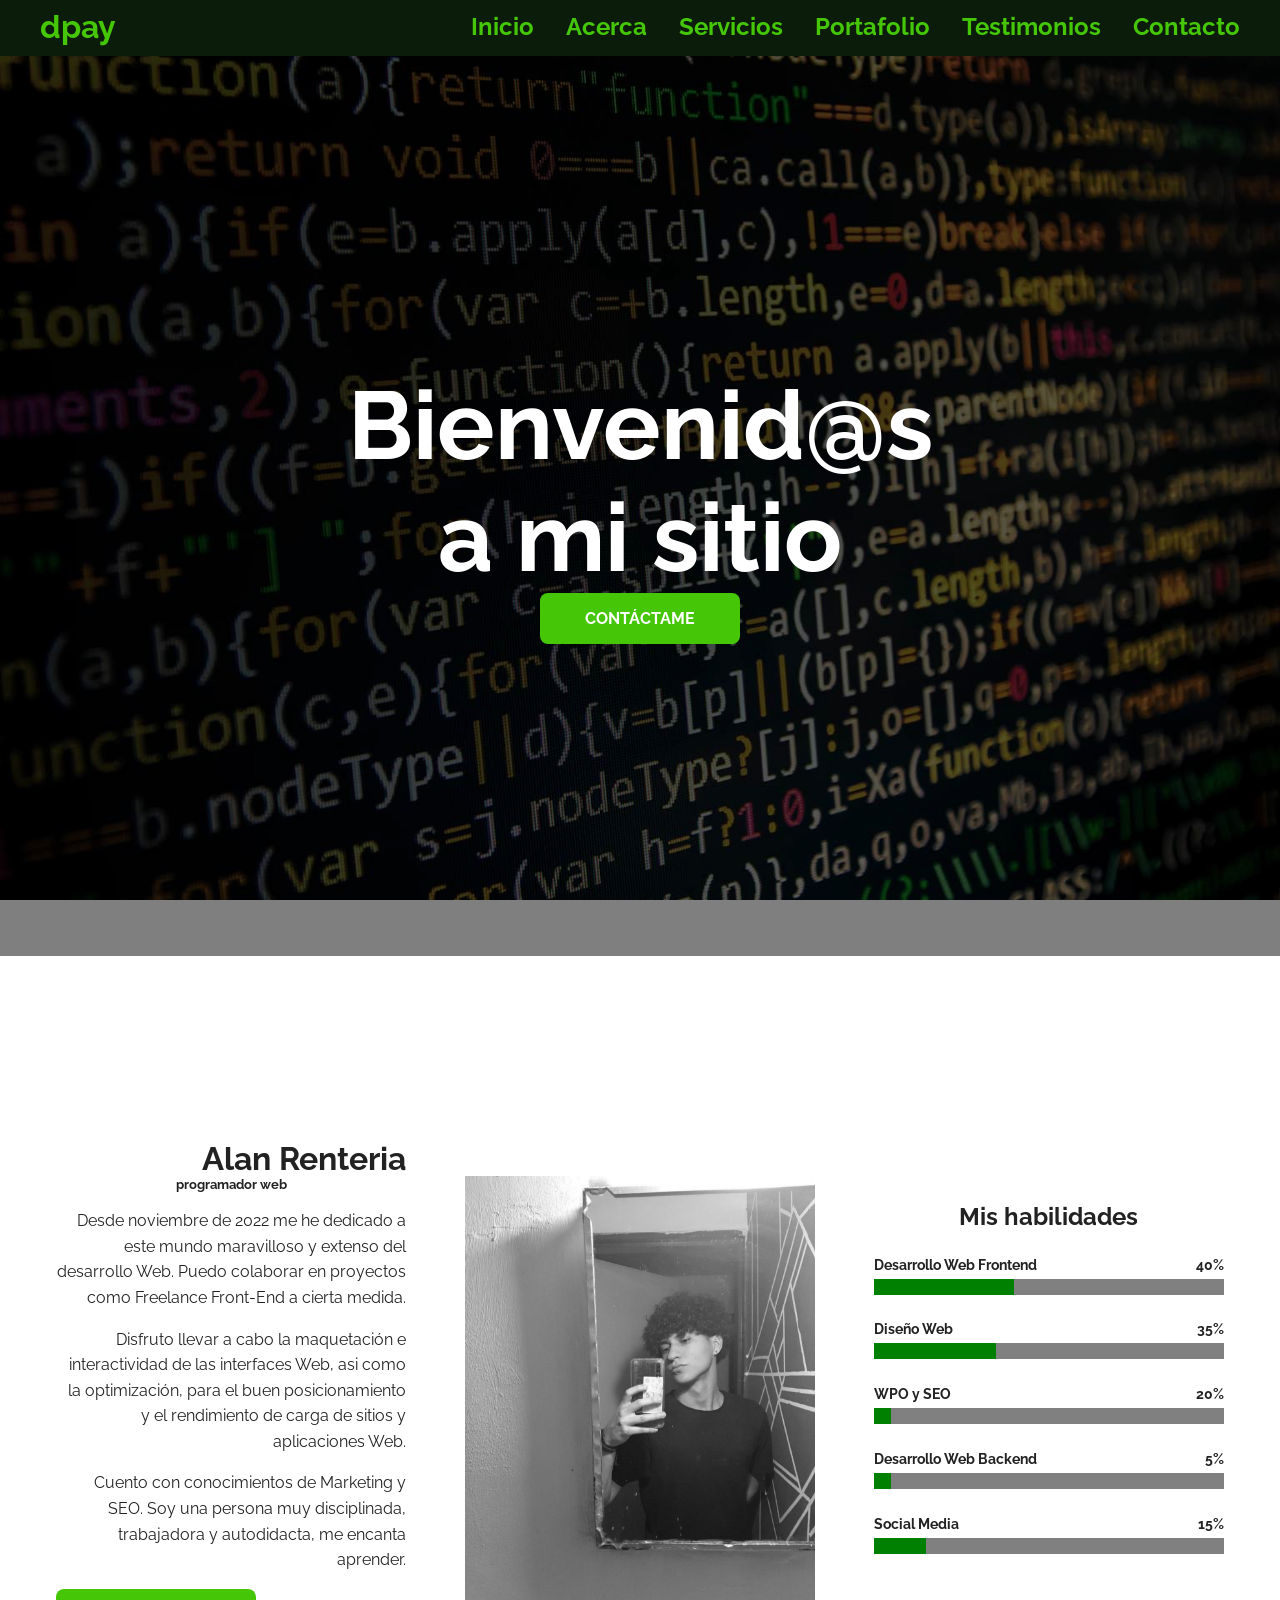
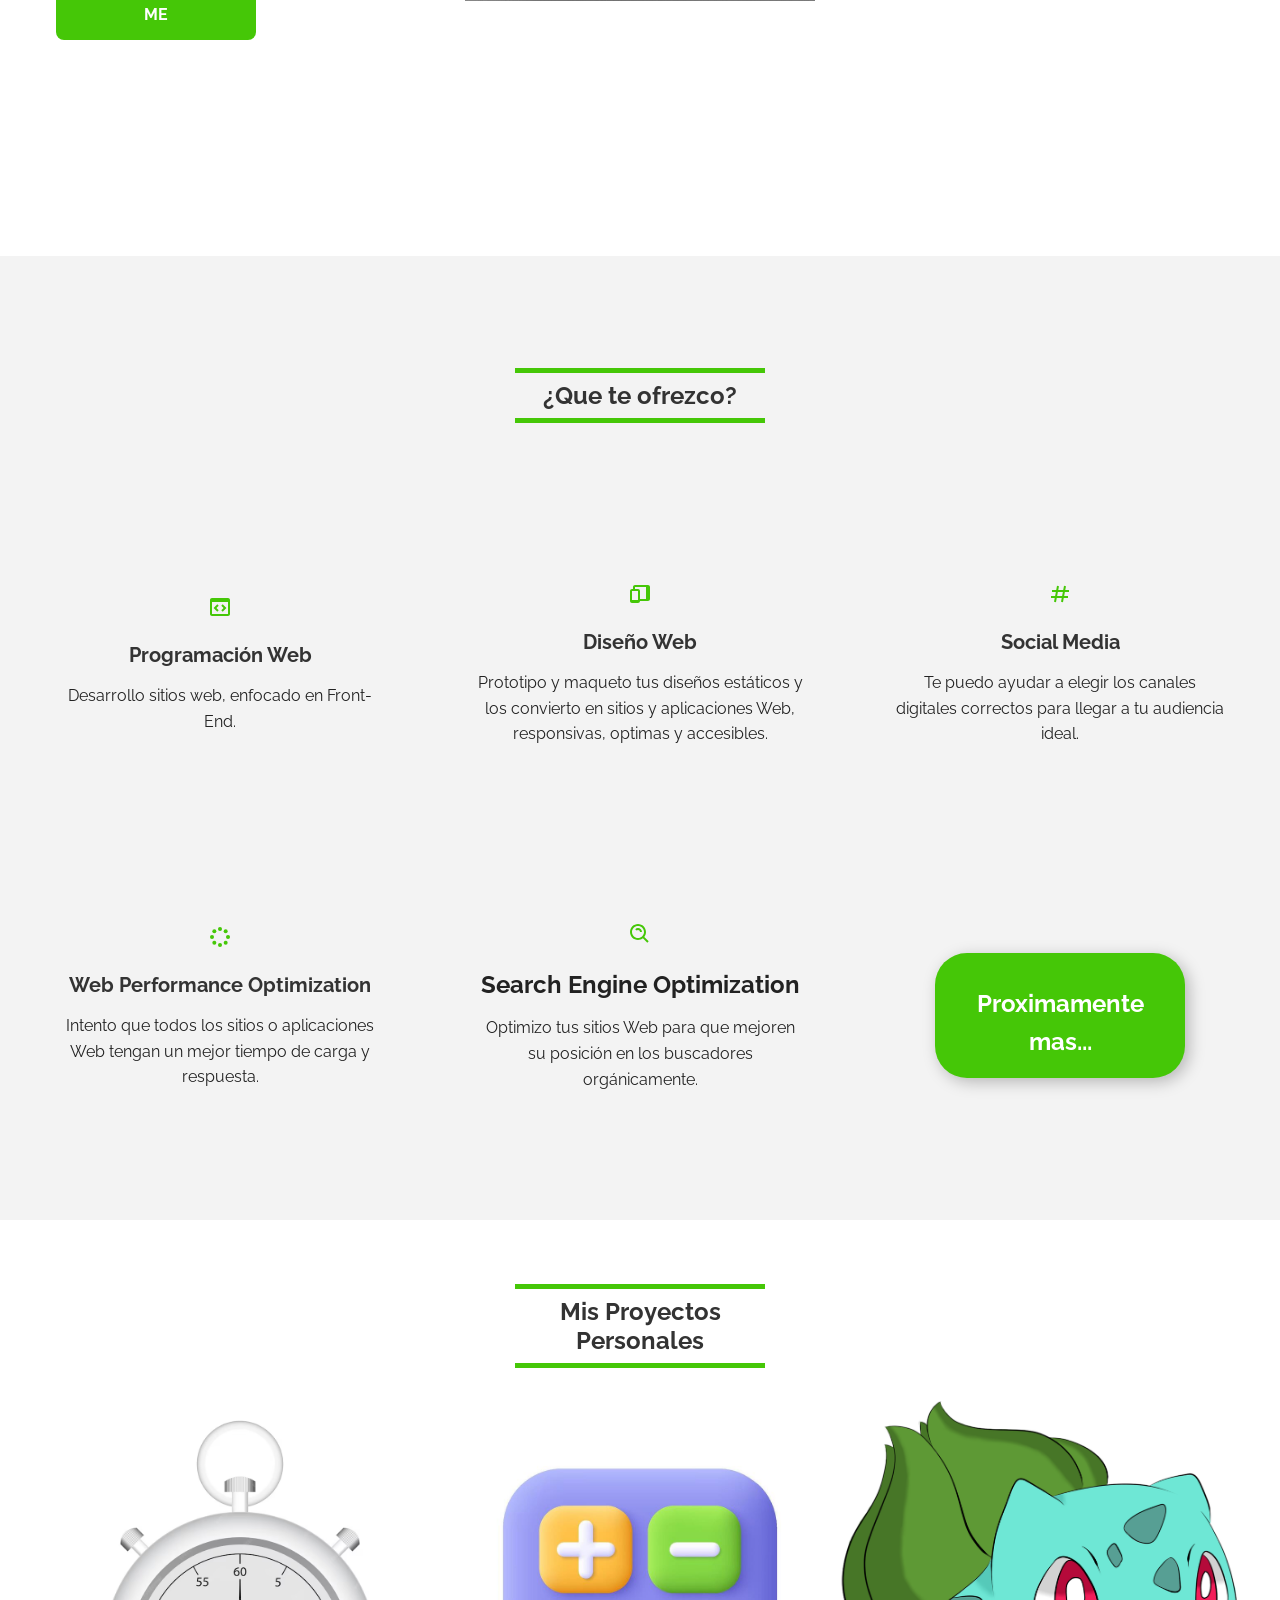
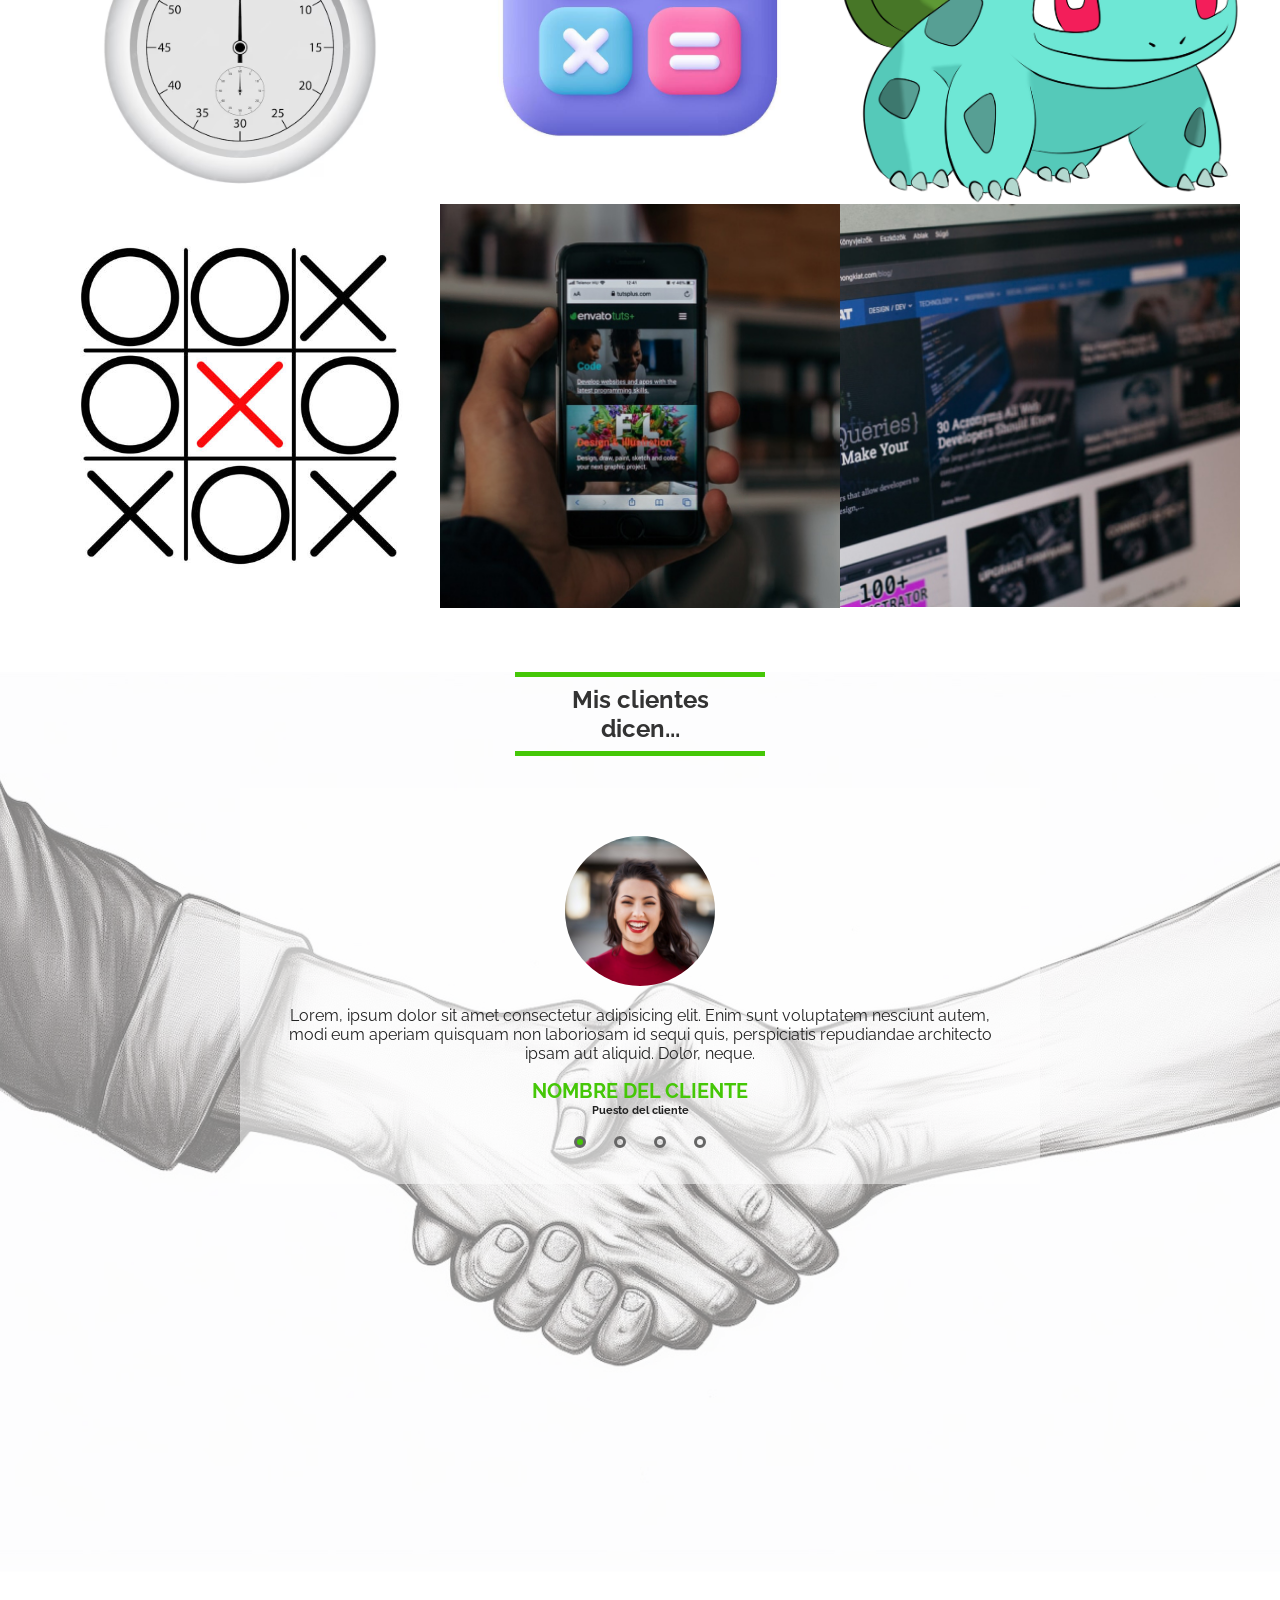
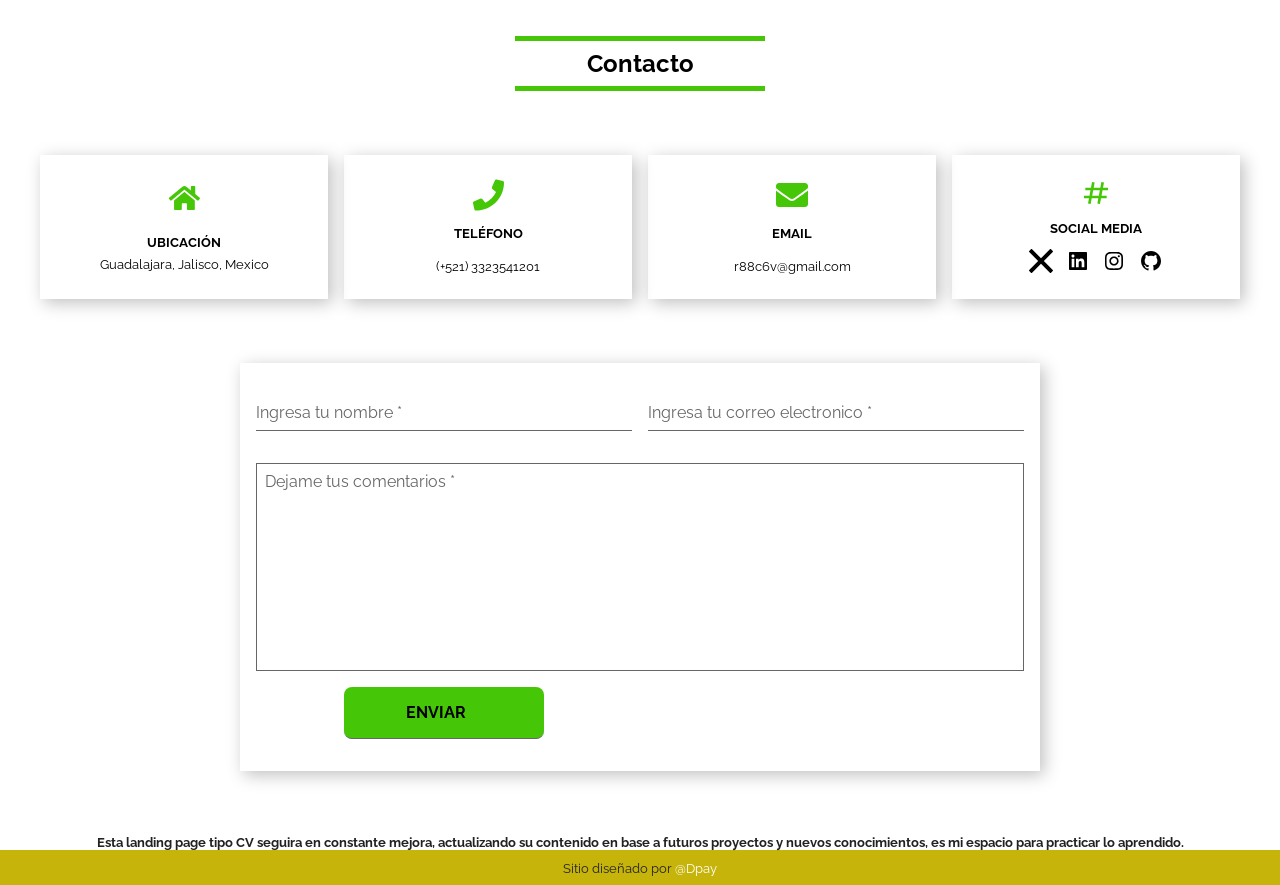
==== commit f07fe285: "add projects to portfolio" ====
--- a/index.html
+++ b/index.html
@@ -69,6 +69,7 @@
             width="24"
             height="24"
             viewBox="0 0 24 24"
+            title="menu"
           >
             <path d="M4 6H20V8H4zM4 11H20V13H4zM4 16H20V18H4z" />
           </svg>
@@ -128,8 +129,7 @@
         <p>
           Desde noviembre de 2022 me he dedicado a este mundo maravilloso y
           extenso del desarrollo Web. Puedo colaborar en proyectos como
-          Freelance FullStack. Estoy mas orientado en Frontend pero también
-          puedo hacer Backend.
+          Freelance Front-End a cierta medida.
         </p>
         <p>
           Disfruto llevar a cabo la maquetación e interactividad de las
@@ -158,44 +158,37 @@
         <div class="progress">
           <p>
             <b>Desarrollo Web Frontend</b>
-            <b>65%</b>
+            <b>40%</b>
           </p>
-          <progress value="65" min="0" max="100"></progress>
+          <progress value="40" min="0" max="100"></progress>
         </div>
         <div class="progress">
           <p>
             <b>Diseño Web</b>
-            <b>40%</b>
+            <b>35%</b>
           </p>
-          <progress value="40" min="0" max="100"></progress>
+          <progress value="35" min="0" max="100"></progress>
         </div>
         <div class="progress">
           <p>
             <b>WPO y SEO</b>
-            <b>50%</b>
+            <b>20%</b>
           </p>
-          <progress value="50" min="0" max="100"></progress>
-        </div>
-        <div class="progress">
-          <p>
-            <b>Desarrollo Web Frontend</b>
-            <b>65%</b>
-          </p>
-          <progress value="65" min="0" max="100"></progress>
+          <progress value="5" min="0" max="100"></progress>
         </div>
         <div class="progress">
           <p>
             <b>Desarrollo Web Backend</b>
-            <b>40%</b>
+            <b>5%</b>
           </p>
-          <progress value="40" min="0" max="100"></progress>
+          <progress value="5" min="0" max="100"></progress>
         </div>
         <div class="progress">
           <p>
             <b>Social Media</b>
-            <b>60%</b>
+            <b>15%</b>
           </p>
-          <progress value="60" min="0" max="100"></progress>
+          <progress value="15" min="0" max="100"></progress>
         </div>
       </article>
     </section>
@@ -217,10 +210,7 @@
             />
           </svg>
           <h3>Programación Web</h3>
-          <p>
-            Desarrollo sitios y aplicaciones, te ayudo a construir tu proyecto
-            de principio a fin: Frontend, Backend y Base de datos.
-          </p>
+          <p>Desarrollo sitios web, enfocado en Front-End.</p>
         </article>
         <article class="card-service">
           <svg
@@ -252,8 +242,8 @@
           </svg>
           <h3>Social Media</h3>
           <p>
-            Social Media Optimization y Marketing, te ayudo a elegir los canales
-            digitales correctos para llegar a tu audiencia ideal.
+            Te puedo ayudar a elegir los canales digitales correctos para llegar
+            a tu audiencia ideal.
           </p>
         </article>
         <article class="card-service">
@@ -274,8 +264,8 @@
           </svg>
           <h3>Web Performance Optimization</h3>
           <p>
-            Web Performance Optimization, hago que tus sitios o aplicaciones Web
-            tengan un mejor tiempo de carga y respuesta.
+            Intento que todos los sitios o aplicaciones Web tengan un mejor
+            tiempo de carga y respuesta.
           </p>
         </article>
         <article class="card-service">
@@ -294,8 +284,8 @@
           </svg>
           <h2>Search Engine Optimization</h2>
           <p>
-            Search Engine Optmization, optimizo tus sitios Web para que mejoren
-            su posición en los buscadores orgánicamente.
+            Optimizo tus sitios Web para que mejoren su posición en los
+            buscadores orgánicamente.
           </p>
         </article>
         <div class="more box-shadow-1">
@@ -305,60 +295,48 @@
     </section>
     <section class="portfolio section" id="Portafolio">
       <div class="container">
-        <h2 class="section-title">Mis trabajos</h2>
+        <h2 class="section-title">Mis Proyectos Personales</h2>
         <a href="#trabajo-1" class="portfolio-card">
-          <img src="assets/portfolio-1.jpg" alt="Trabajo 1" />
+          <img src="assets/timer2.avif" alt="Trabajo 1" />
           <aside class="portfolio-card-info">
             <div>
-              <h3>Proyecto 1</h3>
-              <p>
-                Lorem ipsum, dolor sit amet consectetur adipisicing elit.
-                Officiis perspiciatis, quas amet, accusamus mollitia consequatur
-                tempora dicta perferendis optio eos vitae nisi molestias! Nulla
-                eveniet voluptas non, et earum neque.
+              <h3>Pomodoro Timer</h3>
+              <p>
+                Pomodoro timer para gestion del tiempo desarrollado con React.
               </p>
             </div>
           </aside>
         </a>
         <a href="#trabajo-2" class="portfolio-card">
-          <img src="assets/portfolio-2.jpg" alt="Trabajo 2" />
+          <img src="assets/calculadora-js.jpg" alt="Trabajo 2" />
           <aside class="portfolio-card-info">
             <div>
-              <h3>Proyecto 2</h3>
-              <p>
-                Lorem ipsum, dolor sit amet consectetur adipisicing elit.
-                Officiis perspiciatis, quas amet, accusamus mollitia consequatur
-                tempora dicta perferendis optio eos vitae nisi molestias! Nulla
-                eveniet voluptas non, et earum neque.
+              <h3>Calcualdora</h3>
+              <p>
+                Calcualdora web desarrollada con React para operaciones
+                aritmeticas basicas.
               </p>
             </div>
           </aside>
         </a>
         <a href="#trabajo-3" class="portfolio-card">
-          <img src="assets/portfolio-3.jpg" alt="Trabajo 3" />
+          <img src="assets/pokedex.png" alt="Trabajo 3" />
           <aside class="portfolio-card-info">
             <div>
-              <h3>Proyecto 3</h3>
-              <p>
-                Lorem ipsum, dolor sit amet consectetur adipisicing elit.
-                Officiis perspiciatis, quas amet, accusamus mollitia consequatur
-                tempora dicta perferendis optio eos vitae nisi molestias! Nulla
-                eveniet voluptas non, et earum neque.
+              <h3>Pokedex</h3>
+              <p>
+                Pokedex web desarrollada con JavaScript consumiendo y
+                visualizando datos de una API externa.
               </p>
             </div>
           </aside>
         </a>
         <a href="#trabajo-4" class="portfolio-card">
-          <img src="assets/portfolio-4.jpg" alt="Trabajo 4" />
+          <img src="assets/tictactoe2.jpg" alt="Trabajo 4" />
           <aside class="portfolio-card-info">
             <div>
-              <h3>Proyecto 4</h3>
-              <p>
-                Lorem ipsum, dolor sit amet consectetur adipisicing elit.
-                Officiis perspiciatis, quas amet, accusamus mollitia consequatur
-                tempora dicta perferendis optio eos vitae nisi molestias! Nulla
-                eveniet voluptas non, et earum neque.
-              </p>
+              <h3>Tic Tac Toe</h3>
+              <p>Juego de tres en raya desarrollado con JavaScript.</p>
             </div>
           </aside>
         </a>
@@ -408,26 +386,33 @@
         </a>
         <div class="modal-portfolio">
           <article class="portfolio-modal">
-            <img src="assets/portfolio-1.jpg" alt="trabajo-1" />
             <div class="portfolio-info">
-              <h3>Nombre del proyecto</h3>
-              <p>
-                Lorem ipsum dolor sit amet consectetur adipisicing elit.
-                Veritatis amet ullam alias sunt nobis vero dolores consectetur
-                dignissimos a, modi quisquam qui esse autem assumenda officia
-                est, exercitationem in atque?
+              <h3>Pomodoro Timer</h3>
+              <p>
+                Aplicación web desarrollada en React que implementa la técnica
+                Pomodoro para la gestión del tiempo. Permite iniciar, pausar y
+                reiniciar temporizadores de trabajo y descanso, manejando
+                estados y lógica de tiempo de forma dinámica.
               </p>
               <aside class="portfolio-details">
-                <small><b>CLIENTE:</b></small>
-                <small>Nombre del cliente</small>
-                <small><b>FECHA:</b></small>
-                <small>00/00/0000</small>
-                <small><b>TIPO:</b></small>
-                <small>Tipo de proyecto</small>
-                <small><b>ENLACE</b></small>
+                <small><h4>Tegnologias:</h4></small>
+                <small>HTML, CSS, JS, React JS.</small>
+                <small><b>ENLACES:</b></small>
                 <small
-                  ><a href="https://proyecto.com" target="_blank" rel="noopener"
-                    >https://proyecto.com</a
+                  ><a
+                    href="https://alanr45.github.io/pomodoro-timer/"
+                    target="_blank"
+                    rel="noopener"
+                    >Demo</a
+                  ></small
+                >
+                <br />
+                <small
+                  ><a
+                    href="https://github.com/AlanR45/pomodoro-timer"
+                    target="_blank"
+                    rel="noopener"
+                    >Codigo</a
                   ></small
                 >
               </aside>
@@ -452,26 +437,33 @@
         </a>
         <div class="modal-portfolio">
           <article class="portfolio-modal">
-            <img src="assets/portfolio-2.jpg" alt="trabajo-2" />
             <div class="portfolio-info">
-              <h3>Nombre del proyecto</h3>
-              <p>
-                Lorem ipsum dolor sit amet consectetur adipisicing elit.
-                Veritatis amet ullam alias sunt nobis vero dolores consectetur
-                dignissimos a, modi quisquam qui esse autem assumenda officia
-                est, exercitationem in atque?
+              <h3>Calculadora JS</h3>
+              <p>
+                Calculadora web desarrollada con React que permite realizar
+                operaciones aritméticas básicas mediante una interfaz
+                interactiva, gestionando el estado y la lógica de cálculo de
+                forma dinámica.
               </p>
               <aside class="portfolio-details">
-                <small><b>CLIENTE:</b></small>
-                <small>Nombre del cliente</small>
-                <small><b>FECHA:</b></small>
-                <small>00/00/0000</small>
-                <small><b>TIPO:</b></small>
-                <small>Tipo de proyecto</small>
-                <small><b>ENLACE</b></small>
+                <small><h4>Tegnologias:</h4></small>
+                <small>HTML, CSS, JS, React JS.</small>
+                <small><b>ENLACES:</b></small>
                 <small
-                  ><a href="https://proyecto.com" target="_blank" rel="noopener"
-                    >https://proyecto.com</a
+                  ><a
+                    href="https://alanr45.github.io/js-calculator/"
+                    target="_blank"
+                    rel="noopener"
+                    >Demo</a
+                  ></small
+                >
+                <br />
+                <small
+                  ><a
+                    href="https://github.com/AlanR45/js-calculator"
+                    target="_blank"
+                    rel="noopener"
+                    >Codigo</a
                   ></small
                 >
               </aside>
@@ -496,26 +488,32 @@
         </a>
         <div class="modal-portfolio">
           <article class="portfolio-modal">
-            <img src="assets/portfolio-3.jpg" alt="trabajo-3" />
             <div class="portfolio-info">
-              <h3>Nombre del proyecto</h3>
-              <p>
-                Lorem ipsum dolor sit amet consectetur adipisicing elit.
-                Veritatis amet ullam alias sunt nobis vero dolores consectetur
-                dignissimos a, modi quisquam qui esse autem assumenda officia
-                est, exercitationem in atque?
+              <h3>Pokedex</h3>
+              <p>
+                Aplicación web que consume una API externa (Pokeapi) para
+                mostrar información de Pokémon de forma dinámica, permitiendo
+                consultar y visualizar datos mediante una interfaz interactiva.
               </p>
               <aside class="portfolio-details">
-                <small><b>CLIENTE:</b></small>
-                <small>Nombre del cliente</small>
-                <small><b>FECHA:</b></small>
-                <small>00/00/0000</small>
-                <small><b>TIPO:</b></small>
-                <small>Tipo de proyecto</small>
-                <small><b>ENLACE</b></small>
+                <small><h4>Tegnologias:</h4></small>
+                <small>HTML, CSS, JS, API</small>
+                <small><b>ENLACES:</b></small>
                 <small
-                  ><a href="https://proyecto.com" target="_blank" rel="noopener"
-                    >https://proyecto.com</a
+                  ><a
+                    href="https://github.com/AlanR45/pokedex"
+                    target="_blank"
+                    rel="noopener"
+                    >Demo</a
+                  ></small
+                >
+                <br />
+                <small
+                  ><a
+                    href="https://github.com/AlanR45/pokedex"
+                    target="_blank"
+                    rel="noopener"
+                    >Codigo</a
                   ></small
                 >
               </aside>
@@ -540,26 +538,32 @@
         </a>
         <div class="modal-portfolio">
           <article class="portfolio-modal">
-            <img src="assets/portfolio-4.jpg" alt="trabajo-4" />
             <div class="portfolio-info">
-              <h3>Nombre del proyecto</h3>
-              <p>
-                Lorem ipsum dolor sit amet consectetur adipisicing elit.
-                Veritatis amet ullam alias sunt nobis vero dolores consectetur
-                dignissimos a, modi quisquam qui esse autem assumenda officia
-                est, exercitationem in atque?
+              <h3>Tic Tac Toe</h3>
+              <p>
+                Juego web de tres en raya (Tic Tac Toe) desarrollado con
+                JavaScript, que permite a dos jugadores interactuar mediante una
+                interfaz sencilla y funcional.
               </p>
               <aside class="portfolio-details">
-                <small><b>CLIENTE:</b></small>
-                <small>Nombre del cliente</small>
-                <small><b>FECHA:</b></small>
-                <small>00/00/0000</small>
-                <small><b>TIPO:</b></small>
-                <small>Tipo de proyecto</small>
-                <small><b>ENLACE</b></small>
+                <small><h4>Tegnologias:</h4></small>
+                <small>HTML, CSS, JS</small>
+                <small><b>ENLACES:</b></small>
                 <small
-                  ><a href="https://proyecto.com" target="_blank" rel="noopener"
-                    >https://proyecto.com</a
+                  ><a
+                    href="https://alanr45.github.io/Tic-Tac-Toe/"
+                    target="_blank"
+                    rel="noopener"
+                    >Demo</a
+                  ></small
+                >
+                <br />
+                <small
+                  ><a
+                    href="https://github.com/AlanR45/Tic-Tac-Toe"
+                    target="_blank"
+                    rel="noopener"
+                    >Codigo</a
                   ></small
                 >
               </aside>
@@ -594,18 +598,7 @@
                 est, exercitationem in atque?
               </p>
               <aside class="portfolio-details">
-                <small><b>CLIENTE:</b></small>
-                <small>Nombre del cliente</small>
-                <small><b>FECHA:</b></small>
-                <small>00/00/0000</small>
-                <small><b>TIPO:</b></small>
-                <small>Tipo de proyecto</small>
-                <small><b>ENLACE</b></small>
-                <small
-                  ><a href="https://proyecto.com" target="_blank" rel="noopener"
-                    >https://proyecto.com</a
-                  ></small
-                >
+                <h4>Proximamente mas...</h4>
               </aside>
             </div>
           </article>
@@ -638,18 +631,7 @@
                 est, exercitationem in atque?
               </p>
               <aside class="portfolio-details">
-                <small><b>CLIENTE:</b></small>
-                <small>Nombre del cliente</small>
-                <small><b>FECHA:</b></small>
-                <small>00/00/0000</small>
-                <small><b>TIPO:</b></small>
-                <small>Tipo de proyecto</small>
-                <small><b>ENLACE</b></small>
-                <small
-                  ><a href="https://proyecto.com" target="_blank" rel="noopener"
-                    >https://proyecto.com</a
-                  ></small
-                >
+                <h4>Proximamente mas...</h4>
               </aside>
             </div>
           </article>
@@ -756,7 +738,7 @@
     </section>
     <section class="contact section" id="Contacto">
       <div class="container">
-        <h2 class="section-title">¿Interesado?</h2>
+        <h2 class="section-title">Contacto</h2>
         <article class="contact-cards">
           <aside class="contact-card box-shadow-1">
             <svg
@@ -951,6 +933,11 @@
         </article>
       </div>
     </section>
+    <h5>
+      Esta landing page tipo CV seguira en constante mejora, actualizando su
+      contenido en base a futuros proyectos y nuevos conocimientos, es mi
+      espacio para practicar lo aprendido.
+    </h5>
     <footer>
       <small>
         Sitio diseñado por
--- a/style.css
+++ b/style.css
@@ -46,6 +46,7 @@
 a {
   color: var(--link-color);
   transition: all 0.5s ease-in-out;
+  text-decoration: none;
 }
 
 a:hover {
@@ -75,6 +76,7 @@
 h5 {
   margin: 0;
   font-size: 0.8rem;
+  text-align: center;
 }
 
 h6 {
